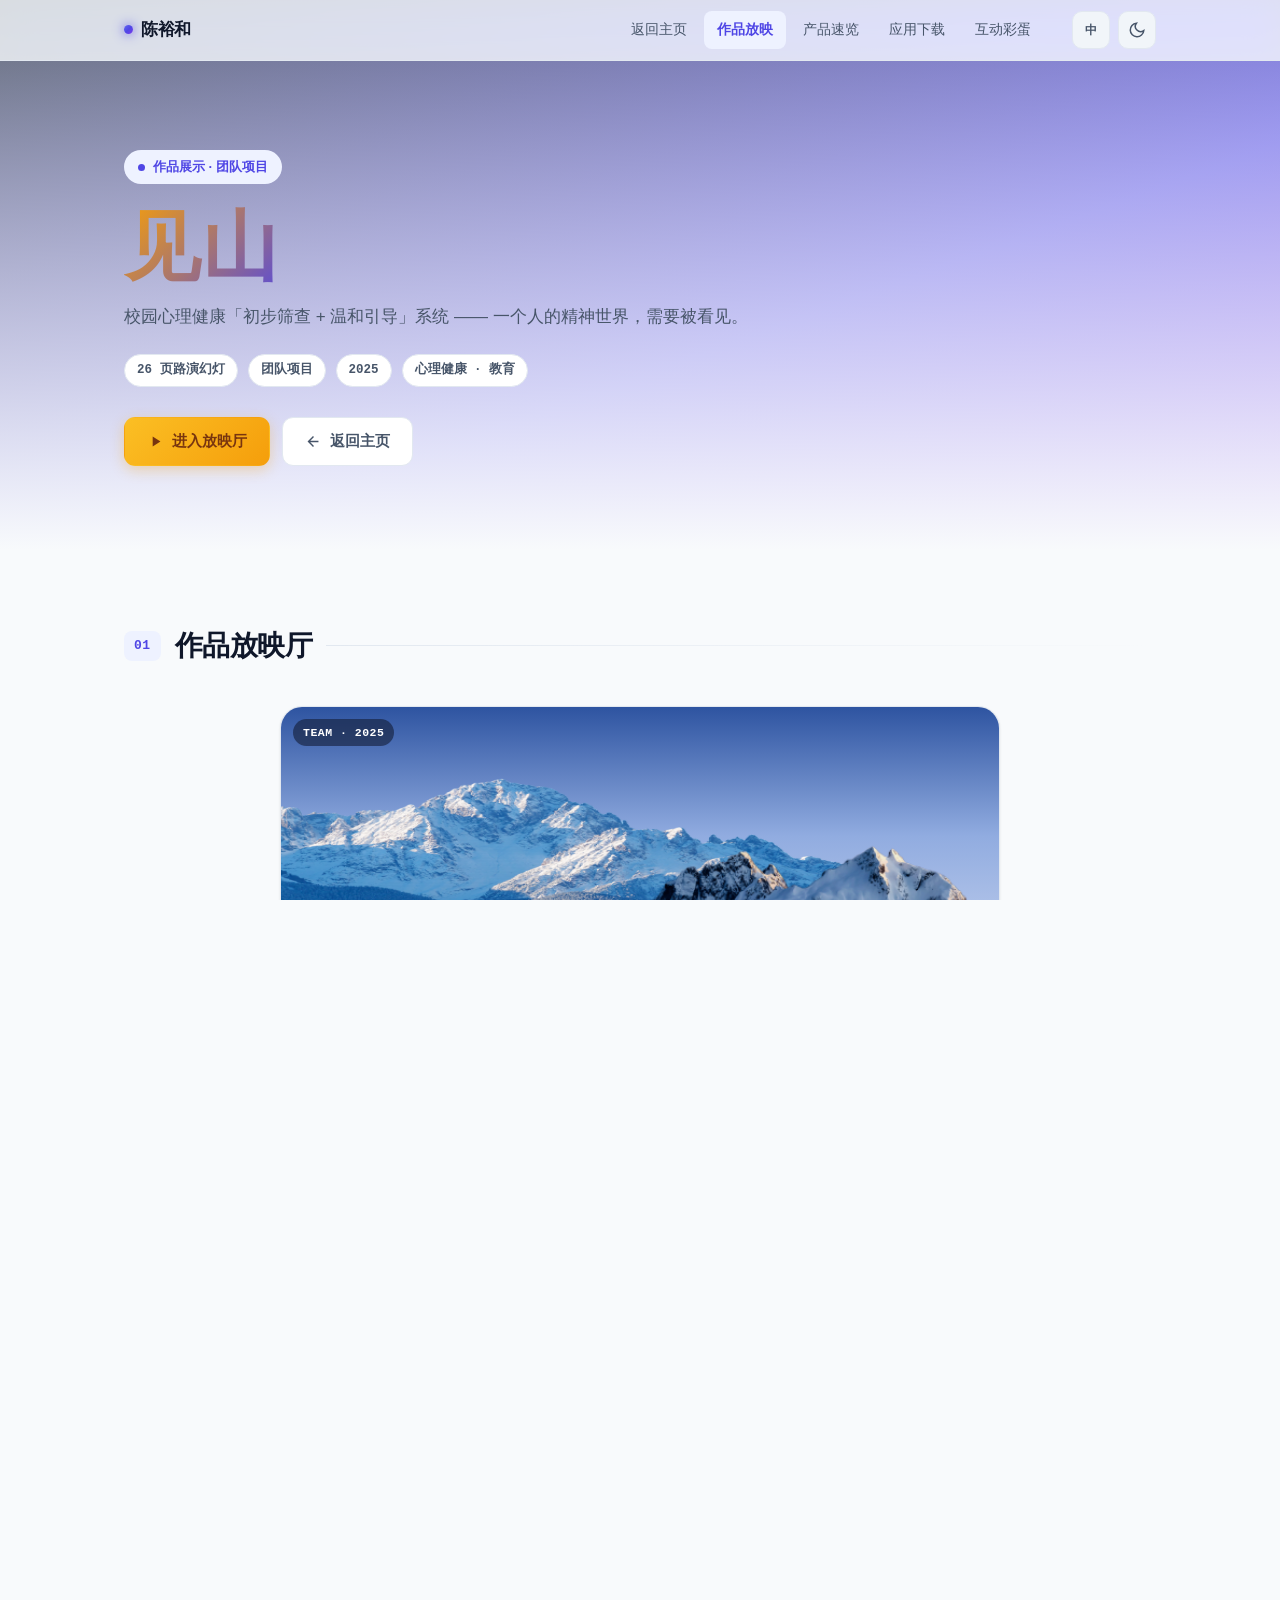
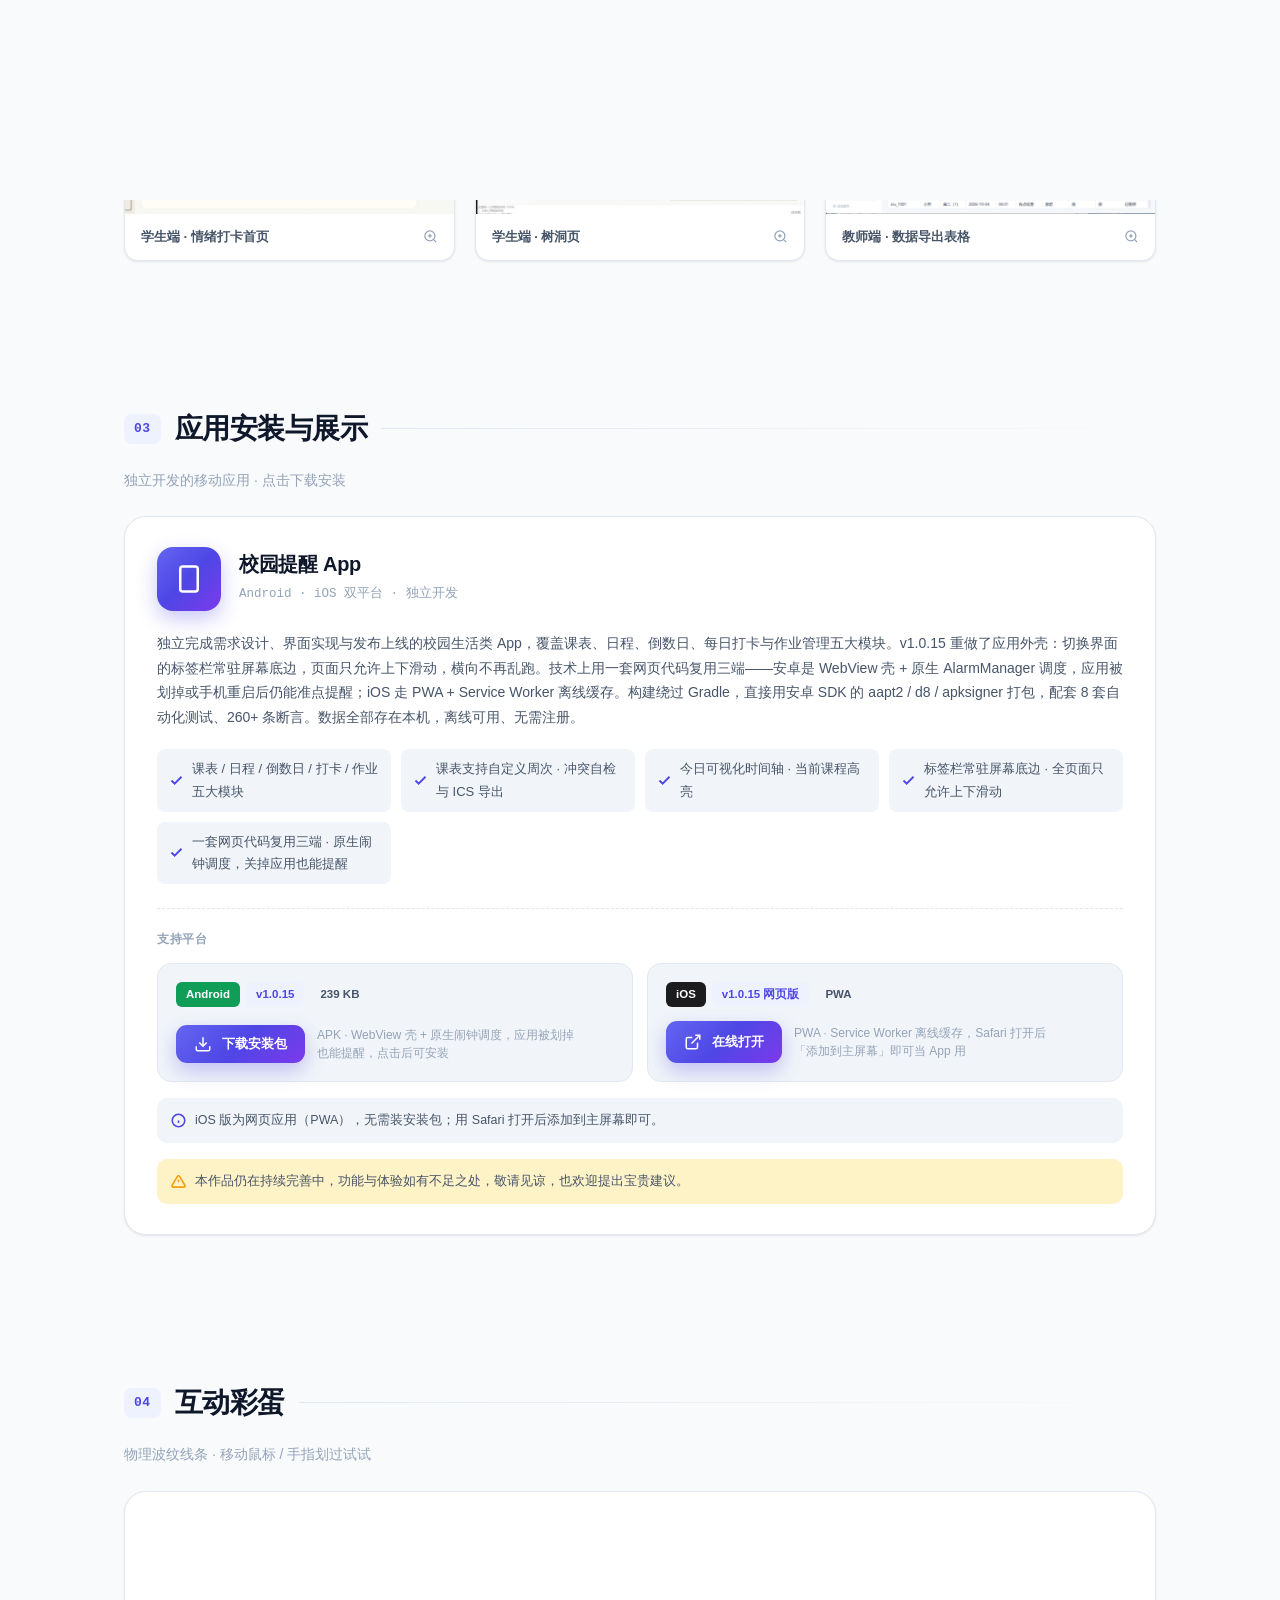
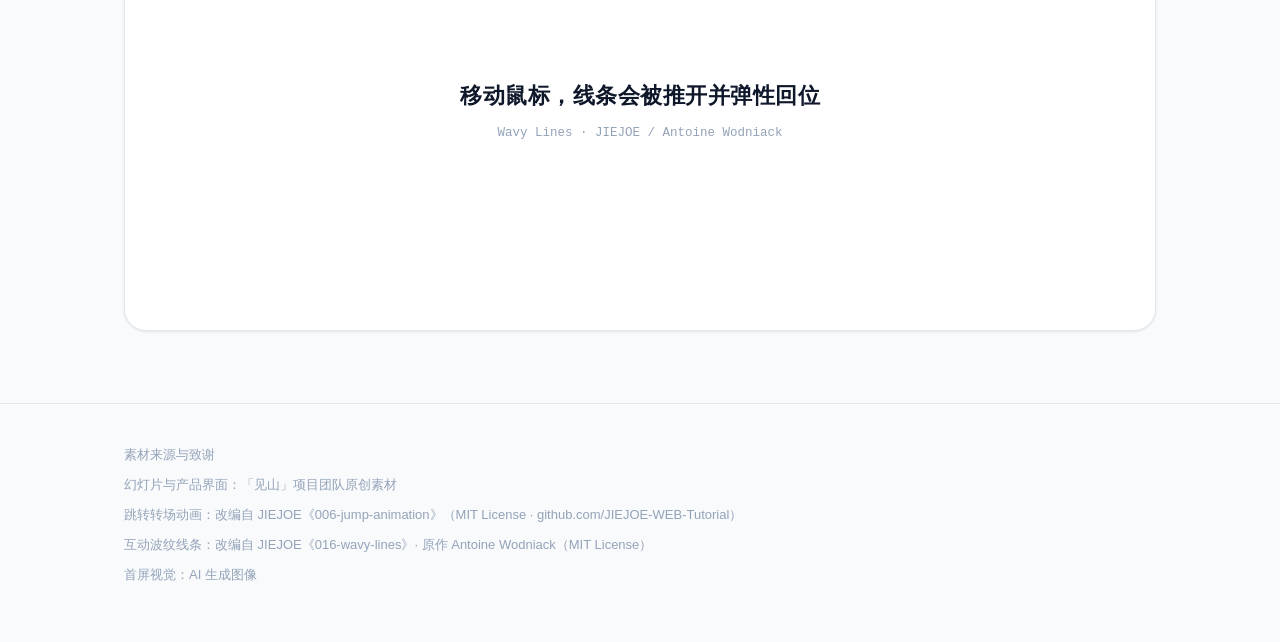
==== portfolio.html @ 5f6c6c4d "Add files via upload" ====
<!DOCTYPE html>
<!-- ============================================================
     作品展示 · 放映厅（Portfolio Showcase）
     与 index.html 同属一个站点应用，可部署在同一 Web 目录下。
     幻灯片以 HTML/CSS 原生排版重建：文字内容与原 PPT 完全一致，
     字体改用本机/网页可用的优雅宋体体系，杜绝截断、重叠与溢出。
     ============================================================ -->
<html lang="zh-CN" data-theme="light">
<head>
<meta charset="UTF-8">
<meta name="viewport" content="width=device-width, initial-scale=1.0">
<meta name="description" content="陈裕和的作品展示 —— 见山 · 校园心理健康系统放映厅 + 校园提醒 App 下载">
<title>作品展示 · 见山 | 陈裕和</title>
<noscript><style>.pt-curtain{display:none}</style></noscript>
<style>
/* ============================================================
   1. 设计变量与基础 —— 与主页 index.html 保持同一套变量体系
   ============================================================ */
:root{
  --primary:#4f46e5;--primary-soft:#eef2ff;
  --primary-grad:linear-gradient(135deg,#6366f1 0%,#4f46e5 50%,#7c3aed 100%);
  --accent:#f59e0b;--accent-grad:linear-gradient(135deg,#fbbf24 0%,#f59e0b 100%);
  --accent-soft:#fef3c7;--bg:#f8fafc;--bg-2:#ffffff;--surface:#ffffff;--surface-2:#f1f5f9;
  --text:#0f172a;--text-2:#475569;--text-3:#94a3b8;--border:#e2e8f0;
  --shadow:0 1px 3px rgba(15,23,42,.06),0 1px 2px rgba(15,23,42,.04);
  --shadow-lg:0 10px 30px -8px rgba(79,70,229,.15),0 4px 12px rgba(15,23,42,.06);
  --shadow-hover:0 20px 40px -12px rgba(79,70,229,.22),0 8px 16px rgba(15,23,42,.08);
  --radius:14px;--radius-sm:10px;--radius-lg:22px;--maxw:1080px;
  --font:-apple-system,BlinkMacSystemFont,"Segoe UI","PingFang SC","Hiragino Sans GB","Microsoft YaHei","Helvetica Neue",Arial,sans-serif;
  --mono:"SF Mono","Fira Code","Cascadia Code",Consolas,"Courier New",monospace;
  --t:200ms cubic-bezier(.4,0,.2,1);
  /* 幻灯片字体栈：所有字体本机/网页均可用，保证字形稳定 */
  --fs-cn:"Noto Serif SC","Source Han Serif SC","Songti SC",STSong,"SimSun",serif;
  --fs-kai:"KaiTi","STKaiti","Noto Serif SC","SimSun",serif;
  --fs-en:"Times New Roman",Times,Georgia,serif;
  /* 封面蓝：严格按 PPT 主题色 accent1 #4874CB 的明度梯度还原 */
  --sky:linear-gradient(180deg,#2E54A1 0%,#91ACE0 32%,#B6C7EA 56%,#F6F8FC 100%);
  /* 放映厅专属：影院模式固定深色，不受主题影响 */
  --theater:#0b0f1a;
}
[data-theme="dark"]{
  --primary:#818cf8;--primary-soft:#1e1b4b;
  --primary-grad:linear-gradient(135deg,#818cf8 0%,#6366f1 50%,#a78bfa 100%);
  --accent:#fbbf24;--accent-soft:#422006;--bg:#0b0f1a;--bg-2:#0f1420;
  --surface:#131a28;--surface-2:#1a2236;--text:#f1f5f9;--text-2:#cbd5e1;
  --text-3:#64748b;--border:#1e293b;
  --shadow:0 1px 3px rgba(0,0,0,.3),0 1px 2px rgba(0,0,0,.2);
  --shadow-lg:0 10px 30px -8px rgba(0,0,0,.5),0 4px 12px rgba(0,0,0,.3);
  --shadow-hover:0 20px 40px -12px rgba(129,140,248,.25),0 8px 16px rgba(0,0,0,.4);
}
*,*::before,*::after{box-sizing:border-box;margin:0;padding:0}
html{scroll-behavior:smooth;scroll-padding-top:84px;-webkit-text-size-adjust:100%}
body{font-family:var(--font);background:var(--bg);color:var(--text);line-height:1.7;font-size:16px;overflow-x:hidden;transition:background var(--t),color var(--t);-webkit-font-smoothing:antialiased}
body.viewer-open{overflow:hidden}
a{color:inherit;text-decoration:none}
img{max-width:100%;display:block}
button{font-family:inherit;cursor:pointer;border:none;background:none;color:inherit;position:relative}
.wrap{max-width:var(--maxw);margin:0 auto;padding:0 24px}
section{padding:72px 0}
.section-head{display:flex;align-items:center;gap:14px;margin-bottom:36px}
.section-head .idx{font-family:var(--mono);font-size:13px;font-weight:600;color:var(--primary);background:var(--primary-soft);padding:4px 10px;border-radius:8px;letter-spacing:.5px}
.section-head h2{font-size:28px;font-weight:800;letter-spacing:-.5px}
.section-head .line{flex:1;height:1px;background:linear-gradient(90deg,var(--border),transparent)}
.btn{display:inline-flex;align-items:center;gap:8px;padding:11px 22px;border-radius:11px;font-size:14.5px;font-weight:600;transition:all var(--t);border:1px solid transparent;position:relative;overflow:hidden}
.btn svg{width:17px;height:17px;flex-shrink:0}
.btn-primary{background:var(--primary-grad);color:#fff;box-shadow:0 4px 14px rgba(79,70,229,.3)}
.btn-primary:hover{transform:translateY(-2px);box-shadow:var(--shadow-hover)}
.btn-ghost{background:var(--surface);border-color:var(--border);color:var(--text-2)}
.btn-ghost:hover{color:var(--primary);border-color:var(--primary);transform:translateY(-2px)}
.btn-accent{background:var(--accent-grad);color:#78350f;box-shadow:0 4px 14px rgba(245,158,11,.3)}
.btn-accent:hover{transform:translateY(-2px);box-shadow:0 12px 26px -8px rgba(245,158,11,.45)}

/* ============================================================
   2. 顶部导航
   ============================================================ */
nav.topbar{position:fixed;top:0;left:0;right:0;z-index:100;background:color-mix(in srgb,var(--bg) 80%,transparent);backdrop-filter:saturate(180%) blur(16px);-webkit-backdrop-filter:saturate(180%) blur(16px);border-bottom:1px solid var(--border);transition:background var(--t),border-color var(--t)}
nav.topbar .inner{max-width:var(--maxw);margin:0 auto;padding:0 24px;height:60px;display:flex;align-items:center;gap:20px}
.brand{font-weight:800;font-size:17px;letter-spacing:-.3px;display:flex;align-items:center;gap:8px;transition:transform var(--t)}
.brand:hover{transform:scale(1.03)}
.brand .dot{width:9px;height:9px;border-radius:50%;background:var(--primary-grad);box-shadow:0 0 12px var(--primary)}
.nav-links{display:flex;gap:4px;margin-left:auto;align-items:center}
.nav-links a{padding:7px 13px;border-radius:8px;font-size:14px;font-weight:500;color:var(--text-2);transition:all var(--t);white-space:nowrap}
.nav-links a:hover{color:var(--primary);background:var(--primary-soft);transform:translateY(-1px)}
.nav-links a.active{color:var(--primary);background:var(--primary-soft);font-weight:600}
.nav-actions{display:flex;gap:8px;align-items:center;margin-left:8px}
.icon-btn{width:38px;height:38px;border-radius:10px;display:grid;place-items:center;background:var(--surface-2);border:1px solid var(--border);color:var(--text-2);transition:all var(--t)}
.icon-btn:hover{color:var(--primary);border-color:var(--primary);transform:translateY(-2px) scale(1.05)}
.icon-btn svg{width:18px;height:18px}
.lang-btn{font-size:12px;font-weight:700;padding:0 10px;width:auto;min-width:38px;letter-spacing:.5px}

/* ============================================================
   3. 转场幕布（改编自 JIEJOE《006-jump-animation》，MIT License）
   ============================================================ */
.pt-curtain{position:fixed;top:0;left:0;width:100%;height:100vh;background:var(--bg);z-index:100000;display:flex;flex-direction:column;justify-content:center;align-items:center;transition:transform 1s ease;transform:translateY(0)}
.pt-curtain svg{width:5rem;margin-bottom:2rem;overflow:visible;transition:opacity .3s ease}
.pt-curtain svg circle{fill:none;stroke:var(--primary);stroke-width:6;stroke-dasharray:160;stroke-dashoffset:160;transform-origin:center;animation:pt_rotate 3s ease-in infinite}
@keyframes pt_rotate{0%{transform:rotate(0deg);stroke-dashoffset:160}100%{transform:rotate(360deg);stroke-dashoffset:-160}}
.pt-curtain p{font-size:1.6rem;font-weight:900;color:var(--text);letter-spacing:4px;transition:opacity .3s ease}
.pt-curtain.out{transform:translateY(100%)}
.pt-curtain.out svg,.pt-curtain.out p{opacity:0}

/* ============================================================
   4. Hero 首屏
   ============================================================ */
.hero{position:relative;padding:150px 0 84px;overflow:hidden}
.hero-media{position:absolute;inset:0;z-index:-1}
.hero-media img{width:100%;height:100%;object-fit:cover}
.hero-media.img-fallback img{display:none}
.hero-media.img-fallback{background:linear-gradient(160deg,#1e293b 0%,#4f46e5 60%,#7c3aed 100%)}
.hero-media::after{content:"";position:absolute;inset:0;background:linear-gradient(180deg,color-mix(in srgb,var(--bg) 30%,transparent) 0%,color-mix(in srgb,var(--bg) 78%,transparent) 70%,var(--bg) 100%)}
[data-theme="dark"] .hero-media::after{background:linear-gradient(180deg,rgba(11,15,26,.55) 0%,rgba(11,15,26,.88) 70%,var(--bg) 100%)}
.hero-inner{position:relative}
.hero-tag{display:inline-flex;align-items:center;gap:8px;padding:6px 14px;border-radius:999px;background:var(--primary-soft);color:var(--primary);font-size:13px;font-weight:600;margin-bottom:20px;backdrop-filter:blur(6px)}
.hero-tag .pulse{width:7px;height:7px;border-radius:50%;background:var(--primary);animation:pulse 2s infinite}
@keyframes pulse{0%,100%{opacity:1;transform:scale(1)}50%{opacity:.3;transform:scale(1.4)}}
.hero-title{font-size:clamp(40px,6vw,76px);font-weight:900;line-height:1.12;letter-spacing:2px;margin-bottom:14px}
.hero-title .grad{background:linear-gradient(135deg,var(--accent) 0%,var(--primary) 55%,#8b5cf6 100%);-webkit-background-clip:text;background-clip:text;-webkit-text-fill-color:transparent;background-size:200% 200%;animation:gradShift 6s ease infinite}
@keyframes gradShift{0%,100%{background-position:0% 50%}50%{background-position:100% 50%}}
.hero-sub{font-size:17px;color:var(--text-2);max-width:640px;margin-bottom:22px}
.hero-chips{display:flex;gap:10px;flex-wrap:wrap;margin-bottom:30px}
.chip{font-family:var(--mono);font-size:12.5px;font-weight:600;color:var(--text-2);background:var(--surface);border:1px solid var(--border);padding:5px 12px;border-radius:999px;transition:all var(--t)}
.chip:hover{color:var(--primary);border-color:var(--primary);transform:translateY(-2px)}
.hero-cta{display:flex;gap:12px;flex-wrap:wrap}

/* ============================================================
   5. 作品卡片区 —— 三槽位配置驱动
   ============================================================ */
.works-grid{display:grid;grid-template-columns:repeat(auto-fill,minmax(300px,1fr));gap:24px}
.works-grid.solo{grid-template-columns:minmax(0,720px);justify-content:center}
.work-card{background:var(--surface);border:1px solid var(--border);border-radius:var(--radius-lg);overflow:hidden;box-shadow:var(--shadow);transition:transform var(--t),box-shadow var(--t);display:flex;flex-direction:column}
.work-card:hover{transform:translateY(-6px);box-shadow:var(--shadow-hover)}
.work-cover{position:relative;aspect-ratio:16/9;overflow:hidden;background:var(--surface-2)}
.cover-mini{position:absolute;inset:0;transition:transform .5s cubic-bezier(.4,0,.2,1)}
.work-card:hover .cover-mini{transform:scale(1.04)}
.cover-stage{width:1280px;height:720px;transform-origin:top left}
.work-cover .badge{position:absolute;top:12px;left:12px;font-family:var(--mono);font-size:11.5px;font-weight:700;color:#fff;background:rgba(15,23,42,.55);backdrop-filter:blur(6px);padding:4px 10px;border-radius:999px;letter-spacing:.5px}
.work-body{padding:22px 24px 24px;display:flex;flex-direction:column;gap:12px;flex:1}
.work-body h3{font-size:21px;font-weight:800;letter-spacing:-.3px}
.work-body .desc{font-size:14px;color:var(--text-2)}
.work-tags{display:flex;gap:8px;flex-wrap:wrap}
.work-tags span{font-size:12px;font-weight:600;color:var(--primary);background:var(--primary-soft);padding:3px 10px;border-radius:999px}
.work-actions{display:flex;gap:10px;margin-top:auto;padding-top:6px}

/* ============================================================
   6. 产品速览 —— PPT 内嵌真实界面截图，点击灯箱放大
   ============================================================ */
.ui-grid{display:grid;grid-template-columns:repeat(auto-fill,minmax(260px,1fr));gap:20px}
.sec-intro{margin:-20px 0 24px;color:var(--text-3);font-size:14px}
.ui-card{background:var(--surface);border:1px solid var(--border);border-radius:var(--radius);overflow:hidden;cursor:zoom-in;box-shadow:var(--shadow);transition:transform var(--t),box-shadow var(--t)}
.ui-card:hover{transform:translateY(-4px);box-shadow:var(--shadow-hover)}
.ui-card .shot{aspect-ratio:16/10;overflow:hidden;background:var(--surface-2)}
.ui-card .shot img{width:100%;height:100%;object-fit:cover;object-position:top;transition:transform .5s cubic-bezier(.4,0,.2,1)}
.ui-card:hover .shot img{transform:scale(1.05)}
.ui-card figcaption{padding:12px 16px;font-size:13px;font-weight:600;color:var(--text-2);display:flex;align-items:center;gap:8px}
.ui-card figcaption .zoom{margin-left:auto;width:15px;height:15px;color:var(--text-3)}
.lightbox{position:fixed;inset:0;z-index:96000;background:rgba(5,8,16,.86);display:none;align-items:center;justify-content:center;padding:4vh 4vw;backdrop-filter:blur(4px)}
.lightbox.open{display:flex}
.lightbox img{max-width:100%;max-height:100%;border-radius:10px;box-shadow:0 30px 80px rgba(0,0,0,.6)}
.lightbox .lb-close{position:absolute;top:18px;right:18px;width:42px;height:42px;border-radius:50%;background:rgba(255,255,255,.12);color:#fff;display:grid;place-items:center;transition:all var(--t)}
.lightbox .lb-close:hover{background:rgba(255,255,255,.24);transform:rotate(90deg)}
.lightbox .lb-close svg{width:20px;height:20px}

/* ============================================================
   7. HTML 幻灯片系统 —— 固定 1280×720 设计画布，
      由查看器按舞台尺寸等比缩放（JS transform:scale）。
      ● 所有文字真实可选中，英文单词永不截断
      ● 字号/行高/留白均为可测量的固定指标，overflow 受控
   ============================================================ */
.sl{width:1280px;height:720px;position:relative;overflow:hidden;background:#000;color:#fff;font-family:var(--fs-cn);font-weight:400}
.sl *{box-sizing:border-box}
.sl img{max-width:none}
.sl .k{font-family:var(--fs-kai)}
.sl .en{font-family:var(--fs-en)}
.sl-sky{background:var(--sky)}
/* 标题层级（对应 PPT 磅值：96/88/80/60/54/48/44/40/36/32/28/24） */
.t1{font-size:120px;font-weight:900;line-height:1.15;letter-spacing:5px}
.t2{font-size:102px;font-weight:900;line-height:1.2;letter-spacing:3px}
.t3{font-size:77px;font-weight:900;line-height:1.25}
.t4{font-size:70px;font-weight:700;line-height:1.3}
.b1{font-size:51px;line-height:1.55}
.b2{font-size:46px;line-height:1.5}
.b3{font-size:41px;line-height:1.55}
.sm{font-size:36px;line-height:1.5}
.xs{font-size:31px;line-height:1.5}

/* S7 数据页（密排版，严格 flex 预算，绝不溢出） */
.s7{padding:28px 66px 24px;display:flex;flex-direction:column}
.s7-ld{font-size:40px;font-weight:900;line-height:1.32;letter-spacing:1px}
.s7-ld::before{content:"□";margin-right:14px;font-weight:400;opacity:.85}
.s7-ld2{font-size:58px;font-weight:900;line-height:1.25;text-align:center;margin:4px 0 12px}
.s7-sub{font-size:22px;line-height:1.55;color:#dbe2ee;border-top:1px solid rgba(255,255,255,.28);padding-top:10px}
.s7-sub::before{content:"□";margin-right:10px;opacity:.85}
.s7-src{margin-top:14px;font-size:24px;line-height:1.72;color:#e7ecf5;display:flex;flex-direction:column;gap:9px}

/* S12 三重点页 */
.s12{padding:24px 60px;display:flex;flex-direction:column}
.s12-fk{font-size:36px;font-weight:700;line-height:1.35}
.s12-flow{font-size:36px;font-weight:700;line-height:1.4;margin:2px 0 12px}
.s12-flow i{font-style:normal;margin:0 12px;color:#f2ba02}
.s12-list{list-style:none;border-top:1px solid rgba(255,255,255,.3);padding-top:14px;display:flex;flex-direction:column;gap:12px}
.s12-list li{font-size:34px;line-height:1.45;font-weight:700}
.s12-list li:nth-child(2)::before,.s12-list li:nth-child(3)::before{content:"□ ";opacity:.85}
.s12-end{text-align:center;font-size:48px;font-weight:900;margin-top:12px;line-height:1.3}

/* 通用表格（S13/S17/S24）—— th 与 td 同规则覆盖，layout 固定防撑破 */
.stbl{width:100%;border-collapse:collapse;table-layout:fixed}
.stbl th,.stbl td{border:1px solid rgba(255,255,255,.28);padding:10px 14px;vertical-align:top;word-break:break-word;overflow-wrap:break-word}
.stbl th{background:rgba(255,255,255,.12);font-weight:900;text-align:center}
.s13-t{margin-top:22px}
.s13-t th{font-size:28px;padding:11px 14px}
.s13-t td{font-size:23px;line-height:1.6}
.s17-t{margin-top:12px}
.s17-t th{font-size:18px;padding:7px 8px}
.s17-t td{font-size:16.5px;line-height:1.45;padding:7px 9px}
.s17-t td:first-child{text-align:center;font-weight:900}
.s24-t{font-size:21px;line-height:1.5}
.s24-t th{font-size:22px;padding:8px 10px}
.s24-t td{padding:8px 12px}

/* S14 列表圆点 */
.dot-list{list-style:none;display:flex;flex-direction:column;gap:28px}
.dot-list li{position:relative;padding-left:58px;font-size:43px;line-height:1.5;font-weight:700}
.dot-list li::before{content:"";position:absolute;left:4px;top:23px;width:23px;height:23px;border-radius:50%;background:#fff}

/* S15/16/17/18 内容页通用骨架 */
.s-chrome{padding:38px 64px;display:flex;flex-direction:column}
.s-bd{margin-top:30px;font-size:34px;line-height:1.78}

/* S24 竖排标语 */
.s24-slogan{position:absolute;left:26px;top:212px;height:462px;writing-mode:vertical-rl;-webkit-writing-mode:vertical-rl;font-size:23px;line-height:1.7;letter-spacing:6px;color:#e8edf6;display:flex;align-items:center}

/* ============================================================
   8. 放映厅查看器 —— 全屏影院模式
   ============================================================ */
.viewer{position:fixed;inset:0;z-index:95000;background:var(--theater);display:none;flex-direction:column}
.viewer.open{display:flex}
.vw-head{display:flex;align-items:center;gap:16px;padding:14px 20px;border-bottom:1px solid rgba(255,255,255,.08);color:#e2e8f0}
.vw-head .vw-title{font-weight:700;font-size:15px;display:flex;align-items:center;gap:10px;min-width:0}
.vw-head .vw-title .dot{width:8px;height:8px;border-radius:50%;background:var(--accent-grad);flex-shrink:0}
.vw-head .vw-title span{overflow:hidden;text-overflow:ellipsis;white-space:nowrap}
.vw-counter{margin-left:auto;font-family:var(--mono);font-size:13px;font-weight:600;color:#94a3b8;letter-spacing:1px;flex-shrink:0}
.vw-close{width:38px;height:38px;border-radius:10px;display:grid;place-items:center;color:#e2e8f0;background:rgba(255,255,255,.08);transition:all var(--t);flex-shrink:0}
.vw-close:hover{background:rgba(255,255,255,.18);transform:rotate(90deg)}
.vw-close svg{width:18px;height:18px}
.vw-stage{flex:1;min-height:0;padding:20px clamp(60px,9vw,120px);position:relative;touch-action:none;overflow:hidden}
.vw-frame{width:1280px;height:720px;position:absolute;left:50%;top:50%}
.vw-frame .sl{border-radius:10px;box-shadow:0 24px 70px rgba(0,0,0,.55)}
.vw-frame.vw-anim{animation:vwFade .32s cubic-bezier(.4,0,.2,1)}
@keyframes vwFade{from{opacity:0}to{opacity:1}}
.vw-arrow{position:absolute;top:50%;transform:translateY(-50%);width:46px;height:46px;border-radius:50%;background:rgba(255,255,255,.08);color:#e2e8f0;display:grid;place-items:center;transition:all var(--t);z-index:2}
.vw-arrow:hover{background:var(--primary-grad);transform:translateY(-50%) scale(1.08)}
.vw-arrow svg{width:20px;height:20px}
.vw-arrow.prev{left:max(10px,calc((100% - 1100px)/2))}
.vw-arrow.next{right:max(10px,calc((100% - 1100px)/2))}
.vw-caption{text-align:center;color:#94a3b8;font-size:13.5px;padding:0 20px 10px;min-height:30px}
.vw-thumbs{display:flex;gap:8px;overflow-x:auto;padding:12px 16px calc(12px + env(safe-area-inset-bottom));border-top:1px solid rgba(255,255,255,.08);scrollbar-width:thin}
.vw-thumb{flex:0 0 auto;width:96px;height:54px;border-radius:6px;padding:0;overflow:hidden;opacity:.45;outline:2px solid transparent;outline-offset:2px;transition:all var(--t);background:#1a2236}
.vw-mini{width:1280px;height:720px;transform:scale(.075);transform-origin:top left}
.vw-mini .sl{border-radius:0;box-shadow:none}
.vw-thumb:hover{opacity:.8}
.vw-thumb.active{opacity:1;outline-color:var(--accent)}

/* ============================================================
   9. App 安装展示模块（移植自 index.html 的个人作品展示）
   ============================================================ */
.portfolio-card{background:var(--surface);border:1px solid var(--border);border-radius:var(--radius-lg);padding:30px 32px;box-shadow:var(--shadow);transition:transform var(--t),box-shadow var(--t)}
.portfolio-card:hover{box-shadow:var(--shadow-hover)}
.pf-head{display:flex;align-items:flex-start;gap:18px;margin-bottom:20px;flex-wrap:wrap}
.pf-icon{width:64px;height:64px;border-radius:16px;background:var(--primary-grad);display:flex;align-items:center;justify-content:center;color:#fff;flex-shrink:0;box-shadow:0 8px 20px rgba(79,70,229,.3);transition:transform .4s cubic-bezier(.2,.8,.2,1)}
.portfolio-card:hover .pf-icon{transform:scale(1.08) rotate(-4deg)}
.pf-icon svg{width:30px;height:30px}
.pf-info{flex:1;min-width:200px}
.pf-info h3{font-size:20px;font-weight:800;letter-spacing:-.3px;transition:color var(--t)}
.portfolio-card:hover .pf-info h3{color:var(--primary)}
.pf-info .pf-meta{font-size:12.5px;color:var(--text-3);margin-top:3px;font-family:var(--mono)}
.pf-tags{display:flex;gap:6px;flex-wrap:wrap;margin-top:10px}
.pf-tag{padding:3px 10px;font-size:11.5px;border-radius:6px;font-weight:600;line-height:1.6}
.pf-tag-android{background:#0f9d58;color:#fff}
.pf-tag-web{background:#6366f1;color:#fff}
.pf-tag-ios{background:#1c1c1e;color:#fff}
[data-theme="dark"] .pf-tag-ios{background:#f1f5f9;color:#0f172a}
.pf-tag-ver{background:var(--primary-soft);color:var(--primary)}
.pf-tag-size{background:var(--surface-2);color:var(--text-2)}
.pf-desc{color:var(--text-2);line-height:1.75;font-size:14px;margin-bottom:20px}
.pf-features{list-style:none;display:grid;grid-template-columns:repeat(auto-fit,minmax(200px,1fr));gap:10px;margin-bottom:24px}
.pf-features li{display:flex;align-items:center;gap:8px;font-size:13px;color:var(--text-2);padding:9px 12px;background:var(--surface-2);border-radius:8px;transition:transform var(--t)}
.pf-features li:hover{transform:translateX(3px)}
.pf-features svg{width:15px;height:15px;color:var(--primary);flex-shrink:0}
.pf-dl-btn{display:inline-flex;align-items:center;gap:10px;padding:12px 24px;border-radius:11px;background:var(--primary-grad);color:#fff;font-weight:700;font-size:14px;border:none;cursor:pointer;transition:all .3s;box-shadow:0 8px 20px rgba(79,70,229,.3)}
.pf-dl-btn:hover{transform:translateY(-2px);box-shadow:0 12px 28px rgba(79,70,229,.42)}
.pf-dl-btn:active{transform:translateY(0)}
.pf-dl-btn svg{width:18px;height:18px}
.pf-dl-hint{font-size:12px;color:var(--text-3);max-width:260px;line-height:1.5}
.pf-platforms{padding-top:20px;border-top:1px dashed var(--border)}
.pf-platforms-title{font-size:12px;font-weight:700;letter-spacing:.6px;text-transform:uppercase;color:var(--text-3);margin-bottom:14px}
.pf-plat-grid{display:grid;grid-template-columns:repeat(auto-fit,minmax(260px,1fr));gap:14px}
.pf-plat{background:var(--surface-2);border:1px solid var(--border);border-radius:var(--radius);padding:18px;display:flex;flex-direction:column;gap:14px;transition:transform var(--t),border-color var(--t)}
.pf-plat:hover{transform:translateY(-3px);border-color:var(--primary)}
.pf-plat-head{display:flex;gap:6px;flex-wrap:wrap;align-items:center}
.pf-plat-body{display:flex;align-items:center;gap:12px;flex-wrap:wrap;margin-top:auto}
.pf-plat-body .pf-dl-btn{padding:10px 18px;font-size:13px}
.pf-ios-note,.pf-disclaimer{display:flex;align-items:flex-start;gap:9px;font-size:12.5px;line-height:1.7;color:var(--text-2);margin-top:16px;padding:12px 14px;border-radius:10px;background:var(--surface-2)}
.pf-ios-note svg,.pf-disclaimer svg{width:15px;height:15px;flex-shrink:0;margin-top:3px}
.pf-ios-note svg{color:var(--primary)}
.pf-disclaimer{background:var(--accent-soft)}
[data-theme="dark"] .pf-disclaimer{background:rgba(251,191,36,.09)}
.pf-disclaimer svg{color:var(--accent)}

/* 互动彩蛋 · wavy lines（物理波纹线条） */
.wave-box{position:relative;height:440px;border:1px solid var(--border);border-radius:var(--radius-lg);overflow:hidden;background:var(--surface);box-shadow:var(--shadow);cursor:crosshair}
.wave-box a-waves{position:absolute;inset:0;display:block;overflow:hidden}
.wave-box a-waves svg{width:100%;height:100%;display:block}
.wave-box a-waves path{fill:none;stroke:var(--text);stroke-opacity:.22;stroke-width:1px}
.wave-hint{position:absolute;inset:0;display:grid;place-items:center;pointer-events:none;text-align:center;padding:0 24px}
.wave-hint-title{font-size:clamp(17px,2.4vw,22px);font-weight:800;letter-spacing:.5px;color:var(--text)}
.wave-hint-sub{margin-top:8px;font-size:12.5px;color:var(--text-3);font-family:var(--mono)}

/* Toast 轻提示 */
.toast-wrap{position:fixed;left:50%;bottom:34px;transform:translateX(-50%);z-index:97000;display:flex;flex-direction:column;gap:10px;align-items:center;pointer-events:none}
.toast{display:flex;align-items:center;gap:9px;background:#1e293b;color:#f8fafc;font-size:13.5px;font-weight:600;padding:11px 20px;border-radius:999px;box-shadow:0 14px 34px rgba(0,0,0,.32);animation:toastIn .3s cubic-bezier(.2,.9,.3,1.2);max-width:88vw}
.toast svg{width:16px;height:16px;flex-shrink:0}
.toast.warn{background:#b45309}.toast.success{background:#15803d}
@keyframes toastIn{from{opacity:0;transform:translateY(14px) scale(.94)}to{opacity:1;transform:translateY(0) scale(1)}}
.toast.out{animation:toastOut .28s ease forwards}
@keyframes toastOut{to{opacity:0;transform:translateY(10px) scale(.96)}}

/* ============================================================
   10. 页脚 · 响应式 · 打印与无障碍
   ============================================================ */
footer{border-top:1px solid var(--border);padding:40px 0 56px;color:var(--text-3);font-size:13px}
footer .wrap{display:flex;flex-direction:column;gap:8px}
footer a{color:var(--text-2);text-decoration:underline;text-underline-offset:3px}
footer a:hover{color:var(--primary)}
@media(max-width:880px){
  .nav-links{display:none}
  section{padding:56px 0}
  .hero{padding:120px 0 64px}
  .vw-stage{padding:14px 12px}
  .vw-arrow{width:40px;height:40px;top:auto;bottom:14px;transform:none}
  .vw-arrow:hover{transform:scale(1.08)}
  .vw-arrow.prev{left:18px}.vw-arrow.next{right:18px}
  .portfolio-card{padding:24px 20px}
}
@media(prefers-reduced-motion:reduce){
  *{animation:none!important;transition:none!important}
  html{scroll-behavior:auto}
  .pt-curtain{display:none}
}
@media print{
  nav.topbar,.pt-curtain,.viewer,.lightbox,.hero-cta,.toast-wrap,#play{display:none!important}
  #app .pf-platforms,#app .pf-ios-note{display:none}
  body{background:#fff}
  .portfolio-card,.work-card,.ui-card{box-shadow:none;border-color:#cbd5e1}
}
</style>
</head>
<body>

<!-- ===================== 转场幕布 ===================== -->
<div class="pt-curtain" id="ptCurtain" aria-hidden="true">
  <svg viewBox="0 0 50 50"><circle r="25" cx="25" cy="25"></circle></svg>
  <p>LOADING</p>
</div>

<!-- ===================== 顶部导航 ===================== -->
<nav class="topbar" id="topbar">
  <div class="inner">
    <a href="index.html" class="brand" data-pt><span class="dot"></span><span data-i18n="brandName">陈裕和</span></a>
    <div class="nav-links">
      <a href="index.html" data-pt data-i18n="navHome">返回主页</a>
      <a href="#works" class="active" data-i18n="navWorks">作品放映</a>
      <a href="#quicklook" data-i18n="navQuick">产品速览</a>
      <a href="#app" data-i18n="navApp">应用下载</a>
      <a href="#play" data-i18n="navPlay">互动彩蛋</a>
    </div>
    <div class="nav-actions">
      <button class="icon-btn lang-btn" id="langBtn" title="切换语言 / Language">中</button>
      <button class="icon-btn" id="themeBtn" title="切换主题 / Theme" aria-label="主题">
        <svg id="iconMoon" viewBox="0 0 24 24" fill="none" stroke="currentColor" stroke-width="2"><path d="M21 12.79A9 9 0 1 1 11.21 3 7 7 0 0 0 21 12.79z"/></svg>
        <svg id="iconSun" viewBox="0 0 24 24" fill="none" stroke="currentColor" stroke-width="2" style="display:none"><circle cx="12" cy="12" r="5"/><line x1="12" y1="1" x2="12" y2="3"/><line x1="12" y1="21" x2="12" y2="23"/><line x1="4.22" y1="4.22" x2="5.64" y2="5.64"/><line x1="18.36" y1="18.36" x2="19.78" y2="19.78"/><line x1="1" y1="12" x2="3" y2="12"/><line x1="21" y1="12" x2="23" y2="12"/><line x1="4.22" y1="19.78" x2="5.64" y2="18.36"/><line x1="18.36" y1="5.64" x2="19.78" y2="4.22"/></svg>
      </button>
    </div>
  </div>
</nav>

<!-- ===================== Hero 首屏 ===================== -->
<header class="hero" id="hero">
  <div class="hero-media" id="heroMedia">
    <img src="https://trae-api-cn.mchost.guru/api/ide/v1/text_to_image?prompt=Mist-covered%20snow%20mountain%20ridge%20at%20dawn%2C%20deep%20indigo%20blue%20tones%20with%20soft%20warm%20amber%20sunrise%20light%2C%20layered%20clouds%20and%20fog%20in%20valleys%2C%20cinematic%20minimal%20landscape%2C%20serene%20vast%20atmosphere%2C%20ultra%20detailed%20digital%20painting%2C%20no%20text&image_size=landscape_16_9" alt="" loading="eager">
  </div>
  <div class="wrap hero-inner">
    <div class="hero-tag"><span class="pulse"></span><span data-i18n="heroTag">作品展示 · 团队项目</span></div>
    <div class="hero-title"><span class="grad" data-i18n="heroTitle">见山</span></div>
    <p class="hero-sub" data-i18n="heroSub">校园心理健康「初步筛查 + 温和引导」系统 —— 一个人的精神世界，需要被看见。</p>
    <div class="hero-chips">
      <span class="chip" data-i18n="chipSlides">26 页路演幻灯</span>
      <span class="chip" data-i18n="chipTeam">团队项目</span>
      <span class="chip" data-i18n="chipYear">2025</span>
      <span class="chip" data-i18n="chipField">心理健康 · 教育</span>
    </div>
    <div class="hero-cta">
      <button class="btn btn-accent" id="ctaPlay">
        <svg viewBox="0 0 24 24" fill="currentColor"><path d="M8 5v14l11-7z"/></svg>
        <span data-i18n="ctaPlay">进入放映厅</span>
      </button>
      <a class="btn btn-ghost" href="index.html" data-pt>
        <svg viewBox="0 0 24 24" fill="none" stroke="currentColor" stroke-width="2"><path d="M19 12H5M12 19l-7-7 7-7"/></svg>
        <span data-i18n="ctaHome">返回主页</span>
      </a>
    </div>
  </div>
</header>

<main>
  <!-- ===================== 01 作品放映厅 ===================== -->
  <section id="works">
    <div class="wrap">
      <div class="section-head">
        <span class="idx">01</span>
        <h2 data-i18n="worksTitle">作品放映厅</h2>
        <span class="line"></span>
      </div>
      <div class="works-grid" id="worksGrid"><!-- 由 PROJECTS 渲染 --></div>
    </div>
  </section>

  <!-- ===================== 02 产品速览 ===================== -->
  <section id="quicklook">
    <div class="wrap">
      <div class="section-head">
        <span class="idx">02</span>
        <h2 data-i18n="uiTitle">产品速览</h2>
        <span class="line"></span>
      </div>
      <p class="sec-intro" data-i18n="uiIntro">真实界面截图 · 点击放大</p>
      <div class="ui-grid" id="uiGrid"></div>
    </div>
  </section>

  <!-- ===================== 03 应用安装与展示 ===================== -->
  <section id="app">
    <div class="wrap">
      <div class="section-head">
        <span class="idx">03</span>
        <h2 data-i18n="appTitle">应用安装与展示</h2>
        <span class="line"></span>
      </div>
      <p class="sec-intro" data-i18n="appIntro">独立开发的移动应用 · 点击下载安装</p>
      <div id="appGrid"></div>
    </div>
  </section>

  <!-- ===================== 04 互动彩蛋 · Wavy Lines ===================== -->
  <section id="play">
    <div class="wrap">
      <div class="section-head">
        <span class="idx">04</span>
        <h2 data-i18n="playTitle">互动彩蛋</h2>
        <span class="line"></span>
      </div>
      <p class="sec-intro" data-i18n="playIntro">物理波纹线条 · 移动鼠标 / 手指划过试试</p>
      <div class="wave-box">
        <a-waves><svg></svg></a-waves>
        <div class="wave-hint">
          <div>
            <p class="wave-hint-title" data-i18n="playHint">移动鼠标，线条会被推开并弹性回位</p>
            <p class="wave-hint-sub">Wavy Lines · JIEJOE / Antoine Wodniack</p>
          </div>
        </div>
      </div>
    </div>
  </section>
</main>

<!-- ===================== 页脚 ===================== -->
<footer>
  <div class="wrap">
    <span data-i18n="footTitle">素材来源与致谢</span>
    <span data-i18n="footSlides">幻灯片与产品界面：「见山」项目团队原创素材</span>
    <span data-i18n="footCode">跳转转场动画：改编自 JIEJOE《006-jump-animation》（MIT License · github.com/JIEJOE-WEB-Tutorial）</span>
    <span data-i18n="footWavy">互动波纹线条：改编自 JIEJOE《016-wavy-lines》· 原作 Antoine Wodniack（MIT License）</span>
    <span data-i18n="footAi">首屏视觉：AI 生成图像</span>
  </div>
</footer>

<!-- ===================== 单图灯箱 ===================== -->
<div class="lightbox" id="lightbox" role="dialog" aria-label="截图放大预览">
  <button class="lb-close" id="lbClose" aria-label="关闭">
    <svg viewBox="0 0 24 24" fill="none" stroke="currentColor" stroke-width="2.2"><line x1="6" y1="6" x2="18" y2="18"/><line x1="18" y1="6" x2="6" y2="18"/></svg>
  </button>
  <img id="lbImg" alt="">
</div>

<!-- ===================== Toast 容器 ===================== -->
<div class="toast-wrap" id="toastWrap" aria-live="polite"></div>

<!-- ===================== 放映厅查看器 ===================== -->
<div class="viewer" id="viewer" role="dialog" aria-label="幻灯片放映">
  <div class="vw-head">
    <div class="vw-title"><span class="dot"></span><span id="vwTitle">见山</span></div>
    <span class="vw-counter" id="vwCounter">01 / 26</span>
    <button class="vw-close" id="vwClose" aria-label="关闭放映">
      <svg viewBox="0 0 24 24" fill="none" stroke="currentColor" stroke-width="2.2"><line x1="6" y1="6" x2="18" y2="18"/><line x1="18" y1="6" x2="6" y2="18"/></svg>
    </button>
  </div>
  <div class="vw-stage" id="vwStage">
    <div class="vw-frame" id="vwFrame"></div>
    <button class="vw-arrow prev" id="vwPrev" aria-label="上一页">
      <svg viewBox="0 0 24 24" fill="none" stroke="currentColor" stroke-width="2.2"><path d="M15 18l-6-6 6-6"/></svg>
    </button>
    <button class="vw-arrow next" id="vwNext" aria-label="下一页">
      <svg viewBox="0 0 24 24" fill="none" stroke="currentColor" stroke-width="2.2"><path d="M9 18l6-6-6-6"/></svg>
    </button>
  </div>
  <p class="vw-caption" id="vwCaption"></p>
  <div class="vw-thumbs" id="vwThumbs"></div>
</div>

<!-- App 下载逻辑（内嵌 APK 的既有外部脚本，相对路径） -->
<script src="app-download.js" async></script>

<script>
/* ============================================================
   模块 1：照片路径速记
   ============================================================ */
const PH = "assets/photos/";

/* ============================================================
   模块 2：26 页幻灯片（HTML 模板）
   ------------------------------------------------------------
   文字逐字取自 PPT，未作任何增删；个别在 PPT 中位于画布外
   （放映时不可见）的文字，仍按原位放在画布外由 overflow 裁切。
   ============================================================ */
const SLIDES_HTML = [
/* 01 封面：蓝色渐变 + 三层山峦 + 低位暖阳 */
`<div class="sl sl-sky">
  <div style="position:absolute;left:319px;top:330px;width:641px;height:641px;border-radius:50%;background:linear-gradient(180deg,#fff 0%,#FED961 36%,#F2BA02 63%,#F6F8FC 99%);filter:blur(8px)"></div>
  <img src="${PH}image2.png" alt="" style="position:absolute;left:-224px;top:29px;width:1275px;height:478px" onerror="this.style.display='none'">
  <img src="${PH}image3.png" alt="" style="position:absolute;left:402px;top:13px;width:1133px;height:588px" onerror="this.style.display='none'">
  <img src="${PH}image4.png" alt="" style="position:absolute;left:-39px;top:233px;width:1453px;height:533px" onerror="this.style.display='none'">
  <div style="position:absolute;left:0;right:0;top:438px;text-align:center;font-size:124px;font-weight:900;letter-spacing:16px;text-shadow:0 4px 18px rgba(20,40,90,.3)">见山</div>
  <div style="position:absolute;left:0;right:0;top:636px;text-align:center;font-size:30px;letter-spacing:2px;color:#fff;text-shadow:0 1px 10px rgba(10,25,60,.75),0 0 3px rgba(10,25,60,.6)">校园心理健康「初步筛查 + 温和引导」系统</div>
</div>`,

/* 02 开篇：高位太阳 + 三层山峦 */
`<div class="sl sl-sky">
  <div style="position:absolute;left:319px;top:-62px;width:641px;height:641px;border-radius:50%;background:linear-gradient(180deg,#fff 0%,#FED961 36%,#F2BA02 63%,#F6F8FC 99%);filter:blur(6px)"></div>
  <img src="${PH}image2.png" alt="" style="position:absolute;left:-376px;top:152px;width:1275px;height:478px" onerror="this.style.display='none'">
  <img src="${PH}image3.png" alt="" style="position:absolute;left:586px;top:85px;width:1133px;height:588px" onerror="this.style.display='none'">
  <img src="${PH}image4.png" alt="" style="position:absolute;left:-73px;top:377px;width:1453px;height:533px" onerror="this.style.display='none'">
  <div style="position:absolute;left:0;right:0;top:438px;text-align:center;font-size:124px;font-weight:900;letter-spacing:16px;text-shadow:0 4px 18px rgba(20,40,90,.3)">见山</div>
  <div style="position:absolute;left:0;right:0;top:636px;text-align:center;font-size:30px;letter-spacing:2px;color:#fff;text-shadow:0 1px 10px rgba(10,25,60,.75),0 0 3px rgba(10,25,60,.6)">校园心理健康「初步筛查 + 温和引导」系统</div>
</div>`,

/* 03 项目故事：黑色标题带 + 蓝色渐变正文 */
`<div class="sl" style="display:block">
  <div style="height:220px;background:#000;display:flex;align-items:center;padding:0 64px;font-size:108px;font-weight:900;letter-spacing:10px">项目故事</div>
  <div class="sl-sky" style="position:absolute;left:0;right:0;top:220px;bottom:0;padding:32px 72px;color:#141925;display:flex;flex-direction:column;gap:10px">
    <p style="font-size:33px;line-height:1.5">一群来自五湖四海的年轻人</p>
    <p style="font-size:33px;line-height:1.5">怀揣着对心理教育的创新之志</p>
    <p style="font-size:33px;line-height:1.5">敏锐地洞察到学校里同学们因为各种原因</p>
    <p style="font-size:33px;line-height:1.5">往往不愿自主寻求心理老师的帮助</p>
    <p style="font-size:33px;line-height:1.4">导致学校的心理老师往往成为 <span style="font-size:56px;font-weight:900">“孤家寡人”</span></p>
    <p style="font-size:33px;line-height:1.4">学校中的许多心理健康设施的建设<span style="font-size:56px;font-weight:900">孤悬空中</span></p>
  </div>
  <svg viewBox="0 0 60 40" style="position:absolute;right:56px;bottom:26px;width:46px;height:32px;fill:none;stroke:#1e293b;stroke-width:2.4;stroke-linecap:round"><path d="M4 30c14-2 26-10 34-26"/><path d="M26 2l12 2 2-12" transform="translate(0,14)"/></svg>
</div>`,

/* 04 在成长道路上：左右分屏照片 + 标题叠层 */
`<div class="sl">
  <img src="${PH}image8.jpeg" alt="" style="position:absolute;left:0;top:0;width:645px;height:720px;object-fit:cover" onerror="this.style.display='none'">
  <img src="${PH}image5.jpeg" alt="" style="position:absolute;left:645px;top:0;width:645px;height:720px;object-fit:cover" onerror="this.style.display='none'">
  <div style="position:absolute;left:0;top:0;width:645px;height:720px;background:#000"></div>
  <div style="position:absolute;left:70px;top:80px;max-width:560px;font-size:46px;line-height:1.55;font-weight:700;text-shadow:0 2px 14px rgba(0,0,0,.55)">在成长的道路上，我们曾经希望，有这样的一个工具，来帮助我们</div>
  <div style="position:absolute;left:70px;top:486px;font-size:104px;font-weight:900;letter-spacing:8px;text-shadow:0 4px 20px rgba(0,0,0,.5)">对抗</div>
  <div style="position:absolute;left:867px;top:-140px;font-size:62px;font-weight:700">因为</div>
</div>`,

/* 05 孤独：左照片右黑场 */
`<div class="sl">
  <img src="${PH}image10.jpeg" alt="" style="position:absolute;left:0;top:0;width:624px;height:720px;object-fit:cover" onerror="this.style.display='none'">
  <div style="position:absolute;left:660px;top:30px;font-size:120px;font-weight:900;letter-spacing:8px">孤独</div>
  <div class="en" style="position:absolute;left:660px;top:330px;font-size:64px">Loneliness</div>
  <div class="k" style="position:absolute;left:660px;top:450px;font-size:33px;color:#d8dee9">个体来到世界仿佛生来不被认可</div>
</div>`,

/* 06 焦虑：左黑场右照片 */
`<div class="sl">
  <img src="${PH}image11.jpeg" alt="" style="position:absolute;left:658px;top:0;width:830px;height:720px;object-fit:cover" onerror="this.style.display='none'">
  <div style="position:absolute;left:352px;top:24px;font-size:120px;font-weight:900;letter-spacing:8px">焦虑</div>
  <div class="en" style="position:absolute;left:388px;top:178px;font-size:64px">Anxiety</div>
  <div class="k" style="position:absolute;left:252px;top:292px;font-size:33px;color:#d8dee9">这世界往往充满竞争</div>
</div>`,

/* 07 看不见，是第一道难关 */
`<div class="sl s7">
  <h2 class="s7-ld">青少年心理健康最大的困难不是"没方法"，</h2>
  <h2 class="s7-ld2">而是"看不见"</h2>
  <p class="s7-sub">学生不愿开口、老师无法逐一分辨、问题爆发时才被发现——"看不见"，才是第一道难关。</p>
  <div class="s7-src">
    <p>《中国国民心理健康发展报告（2019-2020）》</p>
    <p>显示，我国青少年的抑郁检出率为24.6%，其中轻度抑郁为17.2%，重度抑郁为7.4%。</p>
    <p>有调查显示，约25%的青少年存在心理困扰，但主动求助者不到10%。</p>
    <p>政协委员调研指出，近40%的学校未达“至少配备1名专职心理健康教师”的要求，28%的学校未按1:500增配教师</p>
  </div>
</div>`,

/* 08 所以我们做了见山（雪山填充大字） */
`<div class="sl">
  <div style="position:absolute;left:46px;top:26px;font-size:112px;font-weight:900;letter-spacing:4px">所以我们</div>
  <div style="position:absolute;left:58px;top:206px;font-size:66px;font-weight:700">做了</div>
  <div style="position:absolute;left:232px;top:118px;font-size:420px;font-weight:900;line-height:1;letter-spacing:24px;background:url(${PH}image12.png) center 30%/cover;-webkit-background-clip:text;background-clip:text;color:transparent">见山</div>
</div>`,

/* 09 何为见山 */
`<div class="sl" style="padding:40px 64px;display:flex;flex-direction:column">
  <div style="font-size:100px;font-weight:900;letter-spacing:3px">何为“见山”？</div>
  <div style="height:2px;background:rgba(255,255,255,.55);margin:20px 0 0"></div>
  <div style="flex:1;display:grid;grid-template-columns:1.05fr 1fr;gap:56px;align-items:center">
    <div>
      <p style="font-size:47px;font-weight:700;line-height:1.4">一个人的精神世界</p>
      <p style="margin-top:18px"><span style="font-size:40px">需要被</span><span style="font-size:96px;font-weight:900;letter-spacing:2px">看见</span></p>
    </div>
    <p style="font-size:42px;line-height:1.6">心理防线不是要打破的障碍，而是必须尊重的前提。</p>
  </div>
</div>`,

/* 10 为何能帮助教育 */
`<div class="sl" style="padding:42px 60px;display:flex;flex-direction:column">
  <div style="display:flex;gap:28px;align-items:baseline">
    <span style="font-size:70px;font-weight:900;color:#c7d2fe">见山</span>
    <span style="font-size:84px;font-weight:900;letter-spacing:2px">为何能帮助教育？</span>
  </div>
  <div style="flex:1;display:grid;grid-template-columns:1fr 1fr;gap:48px;align-items:center">
    <p style="font-size:38px;line-height:1.7">在个体成长的道路上，不仅需要学习知识来提升对于世界的认知，更需要</p>
    <div>
      <p style="font-size:104px;font-weight:900;line-height:1.15">心理教育</p>
      <p style="font-size:62px;font-weight:700;line-height:1.4;margin-top:10px">来帮助个体认识自身</p>
    </div>
  </div>
</div>`,

/* 11 承接政策刚需 */
`<div class="sl" style="padding:42px 64px;display:flex;flex-direction:column">
  <h2 style="font-size:112px;font-weight:900;letter-spacing:3px">更重要的是</h2>
  <p style="margin-top:30px;font-size:36px;line-height:1.6;color:#d7deeb">教育部等十七部门《全面加强和改进新时代学生心理健康工作专项行动计划（2023—2025 年）》——坚持健康第一，把心理健康工作摆在更加突出位置。</p>
  <p style="margin-top:auto;margin-bottom:6px;font-size:40px;line-height:1.55;font-weight:900">政策从"有没有心理课"走向<span style="font-size:62px">"能不能早发现、早介入"</span>——见山正是承接这一政策刚需。</p>
</div>`,

/* 12 核心设计三重点 */
`<div class="sl s12">
  <p class="s12-fk">顶部流程线：</p>
  <p class="s12-flow">看见信号 <i>→</i> 分层筛查 <i>→</i> 温和引导 <i>→</i> 及时守护</p>
  <ul class="s12-list">
    <li>核心重点 1｜心理防线优先 —— 学生始终是信息的主人</li>
    <li>核心重点 2｜初步筛查·只分层不诊断 —— 发现风险分层，诊断交给专业</li>
    <li>核心重点 3｜温和引导闭环 —— 从觉察到行动的完整链路</li>
  </ul>
  <p class="s12-end">筛查是手段，守护才是目的。</p>
</div>`,

/* 13 解决什么痛点（三列表格） */
`<div class="sl" style="padding:28px 60px 0;display:block">
  <h2 style="font-size:104px;font-weight:900;letter-spacing:2px">解决了什么痛点？</h2>
  <table class="stbl s13-t">
    <tr><th style="width:33.33%">痛点一（学生端防线）</th><th style="width:33.33%">痛点二（教师端失明）</th><th style="width:33.33%">痛点三（时机错失）</th></tr>
    <tr>
      <td>学生有防线，不愿开口 怕被贴标签、怕隐私泄露、怕被区别对待 —— 防线让真实的求助被沉默。</td>
      <td>老师看不到，只能凭感觉 面对几十上百个学生，无法判断 "谁在低落、谁在硬撑"。</td>
      <td>发现时，窗口已错过 拒学、自伤、冲突显性爆发时，往往已错过最佳介入时机。</td>
    </tr>
  </table>
  <p style="position:absolute;left:60px;top:740px;font-size:34px;line-height:1.5">轻量化的互动设计，让学生群体的参与更密集但私密</p>
  <p style="position:absolute;left:60px;top:790px;font-size:34px;line-height:1.5">教师端的严密设计，让情绪有处可去，让老师能够密集观测学生心理动态</p>
  <p style="position:absolute;left:60px;top:845px;font-size:60px;font-weight:900">防线有力且高效</p>
</div>`,

/* 14 技术实现 */
`<div class="sl" style="padding:32px 60px;display:flex;flex-direction:column">
  <h2 style="font-size:100px;font-weight:900;letter-spacing:2px">我们的技术实现：</h2>
  <div style="border-top:2px solid #fff;margin:28px 0 34px;position:relative"><span style="position:absolute;left:0;top:-11px;width:22px;height:22px;border-radius:50%;background:#fff"></span></div>
  <ul class="dot-list">
    <li>从零构建数据库，为学生的隐私信息保驾护航</li>
    <li>打造学生老师两端，分别提供贴切服务</li>
    <li>为每位同学构建档案，确保学生心理健康状况在线，老师能时刻了解</li>
  </ul>
</div>`,

/* 15 商业化 · 政策对齐 */
`<div class="sl s-chrome">
  <h2 class="t1">对于商业化</h2>
  <p class="t3" style="margin-top:14px">我们有</p>
  <p class="s-bd">政策语言直接映射成产品骨架：十条措施第七条要求"构建班主任、专兼职心理健康教师、精神科医师三级心理健康服务体系，开展接力式服务"。见山项目辅助构建心理健康服务体系，校方拿着流程图就能写申报材料——政策对齐</p>
</div>`,

/* 16 商业化 · 纯软件低门槛 */
`<div class="sl s-chrome">
  <h2 class="t1">对于商业化</h2>
  <p class="t3" style="margin-top:14px">我们有</p>
  <p class="s-bd">纯软件、不绑硬件、可直接接入智能班牌使用兼容学校已有设备：竞品大量靠"心理咨询室建设方案+设备"打包，我们的差异化就是"不做硬件、可接入既有设备台账"，把门槛从几十万降到生均几元。</p>
</div>`,

/* 17 商业化 · 竞品优势对比（A1-A6） */
`<div class="sl" style="padding:30px 56px;display:flex;flex-direction:column">
  <h2 style="font-size:104px;font-weight:900;letter-spacing:2px;line-height:1.1">对于商业化</h2>
  <p style="font-size:52px;font-weight:900;margin-top:2px">我们有</p>
  <p style="font-size:30px;font-weight:700;margin-top:8px">同类竞品优势对比</p>
  <table class="stbl s17-t">
    <tr><th style="width:9%">#</th><th style="width:42%">优势</th><th style="width:49%">对照证据</th></tr>
    <tr><td>A1</td><td>颗粒授权：学生主动勾选、仅当天可见、跨日自动失效、无历史回看</td><td>海外平台最多做到"机构级功能开关"（Mantra 原文"取决于学校开了哪些功能"）；国内产品多未验证，但主流是持续可见</td></tr>
    <tr><td>A2</td><td>树洞绝对私密：连一个"可能被看到"的位置都没有</td><td>竞品簇几乎全部以"被看到"为价值前提（TalkLife 公开帖、Tellonym 分享、Bottled 回执、Sincerely 影响力计数）</td></tr>
    <tr><td>A3</td><td>零正文导出 + 私有部署（数据不离开本校）</td><td>情绪记录类多为本地存储但也支持云备份/分享；B 端厂商部署与数据流向未验证</td></tr>
    <tr><td>A4</td><td>零禁用词红线</td><td>经过实测：4 个心理类 App 中 3 个踩线（含"心理诊断""健康预警"）；Wysa 等也使用 clinical 术语</td></tr>
    <tr><td>A5</td><td>真实的校内闭环：求助→自动建工单→教师分诊→预约→回复回流</td><td>情绪记录类无教师侧；同伴支持类不做专业转介；AI 类只能给外部资源</td></tr>
    <tr><td>A6</td><td>主动删减做不到的承诺（告知页只展示 3 条可兑现事实，item4/5/6 因 v1.1 能力未落地而不渲染，代码有注释说明）</td><td>竞品普遍把未落地能力写进商店描述（Quabble 自述"98%/1000 万次"）。这是信任资产</td></tr>
  </table>
</div>`,

/* 18 教育价值 */
`<div class="sl s-chrome">
  <h2 class="t1">对于教育</h2>
  <p class="t3" style="margin-top:14px">我们有</p>
  <div class="s-bd" style="display:flex;flex-direction:column;gap:22px">
    <p>轻量化的互动设计，让学生群体的参与更密集但私密</p>
    <p>教师端的严密设计，让情绪有处可去，让老师能够密集观测学生心理动态，完善从学生到教师的心理健康关注全链路搭建</p>
  </div>
</div>`,

/* 19 学生端样图（两张） */
`<div class="sl">
  <div style="position:absolute;left:34px;top:22px">
    <p style="font-size:52px;font-weight:900;line-height:1.3">废话少说，让我们展示</p>
    <p style="font-size:108px;font-weight:900;letter-spacing:4px;margin-top:2px">实力</p>
  </div>
  <img src="${PH}image13.png" alt="" style="position:absolute;left:17px;top:272px;width:618px;height:388px;object-fit:cover;object-position:top;border-radius:6px" onerror="this.style.opacity=.2">
  <img src="${PH}image14.png" alt="" style="position:absolute;left:636px;top:272px;width:618px;height:388px;object-fit:cover;object-position:top;border-radius:6px" onerror="this.style.opacity=.2">
  <p style="position:absolute;left:852px;top:652px;font-size:36px;font-weight:700">学生端样图展示</p>
  <p style="position:absolute;left:1300px;top:60px;font-size:52px;font-weight:900">我们有</p>
</div>`,

/* 20 学生端情绪打卡（一张大图） */
`<div class="sl">
  <p style="position:absolute;left:34px;top:24px;right:34px;font-size:42px;font-weight:900;line-height:1.4">学生端·情绪打卡：三档心情打卡 + 可选“我需要帮助”，低门槛、可授权</p>
  <img src="${PH}image15.png" alt="" style="position:absolute;left:207px;top:186px;width:820px;height:429px;object-fit:cover;object-position:top;border-radius:8px" onerror="this.style.opacity=.2">
  <p style="position:absolute;left:730px;top:652px;font-size:36px;font-weight:700">学生端首页样图展示</p>
</div>`,

/* 21 教师端工作总览与数据（两张） */
`<div class="sl">
  <p style="position:absolute;left:34px;top:26px;font-size:112px;font-weight:900;letter-spacing:4px">还有</p>
  <img src="${PH}image16.png" alt="" style="position:absolute;left:25px;top:218px;width:614px;height:382px;object-fit:cover;object-position:top;border-radius:6px" onerror="this.style.opacity=.2">
  <img src="${PH}image18.png" alt="" style="position:absolute;left:640px;top:218px;width:614px;height:382px;object-fit:cover;object-position:top;border-radius:6px" onerror="this.style.opacity=.2">
  <p style="position:absolute;left:110px;top:652px;font-size:34px;font-weight:700">教师端首页样图展示</p>
  <p style="position:absolute;left:668px;top:652px;font-size:34px;font-weight:700">教师端表格页样图展示</p>
</div>`,

/* 22 P1/P2/P3 分诊台（一张大图） */
`<div class="sl">
  <p style="position:absolute;left:34px;top:28px;right:34px;font-size:44px;font-weight:900">P1/P2/P3 分诊台，最需要的人顶到最前面</p>
  <img src="${PH}image18.png" alt="" style="position:absolute;left:233px;top:132px;width:812px;height:474px;object-fit:cover;object-position:top;border-radius:8px" onerror="this.style.opacity=.2">
  <p style="position:absolute;left:852px;top:652px;font-size:36px;font-weight:700">教师端样图展示</p>
</div>`,

/* 23 分诊逻辑与预警机制 */
`<div class="sl" style="padding:30px 60px;display:flex;flex-direction:column">
  <p style="font-size:40px;font-weight:900">P1/P2/P3 分诊台，最需要的人顶到最前面</p>
  <div style="margin-top:52px;display:flex;flex-direction:column;gap:26px;font-size:33px;line-height:1.7">
    <p>分诊逻辑：综合"病史 + 最近情绪 + 是否求助"自动分层，P1/P2/P3 优先级一目了然。</p>
    <p>预警机制（本页核心）：连续 3 次"低落且不求助"自动触发预警——精准捕捉最容易被"忽略的沉默者"。</p>
    <p>价值点：让最需要的人，顶到最前面；让最沉默的人，被主动看见。</p>
  </div>
</div>`,

/* 24 竞品分析：竖排标语 + 两列对照表 */
`<div class="sl">
  <div style="position:absolute;left:34px;top:18px">
    <p style="font-size:56px;font-weight:900;line-height:1.2">竞品分析</p>
    <p style="font-size:30px;font-weight:700;margin-top:6px">传统做法 vs 见山</p>
  </div>
  <p class="s24-slogan">「见山」不是监控机器，而是一张温柔的安全网。</p>
  <table class="stbl s24-t" style="position:absolute;left:214px;top:200px;width:1034px">
    <tr><th style="width:50%">传统做法的风险</th><th style="width:50%">「见山」的对应设计</th></tr>
    <tr><td>学生怕被贴标签，不愿上报</td><td>打卡低门槛、树洞匿名、分享自愿</td></tr>
    <tr><td>老师看不到 "沉默的低落者"</td><td>预警机制主动捕捉 "连续低落且不求助"</td></tr>
    <tr><td>隐私泄露、正文被滥用</td><td>选择性分享 + 当日遮罩 + 零正文导出</td></tr>
    <tr><td>紧急个案淹没在日常里</td><td>P1/P2/P3 分诊，把最需要的人顶到最前面</td></tr>
    <tr><td>约谈资源冲突、排期混乱</td><td>教师 / 咨询室双资源冲突检测 + 候补递补</td></tr>
  </table>
</div>`,

/* 25 商业模式 */
`<div class="sl" style="padding:32px 56px;display:flex;flex-direction:column">
  <h2 style="font-size:64px;font-weight:900;letter-spacing:3px">商业模式</h2>
  <div style="margin-top:44px;font-size:31px;line-height:1.85;display:flex;flex-direction:column;gap:14px">
    <p>面向中小学/教育局的 B2B / B2G 数字化心理关怀平台，以"软件订阅 + 增值服务"为核心。</p>
    <p>上游：心理健康专业资源（筛查量表、引导话术库）</p>
    <p>下游：学校、教育局、家长（知情与协作）</p>
    <p>盈利方式：按学校/学区的年度软件订阅；增值服务（教师培训、话术定制、数据分析报告）</p>
  </div>
</div>`,

/* 26 THANK YOU */
`<div class="sl" style="display:grid;place-items:center">
  <span class="en" style="font-size:148px;letter-spacing:8px">THANK YOU!</span>
</div>`
];

/* ============================================================
   模块 3：项目配置（三槽位架构）
   ============================================================ */
const PROJECTS = [
  {
    id: "jianshan",
    visible: true,
    badge: "TEAM · 2025",
    title: { zh: "见山", en: "JianShan" },
    desc: {
      zh: "校园心理健康「初步筛查 + 温和引导」系统。以心理防线优先、只分层不诊断、温和引导闭环为设计核心，帮助学生端与教师端协同，让最沉默的人被主动看见。",
      en: "A campus mental health screening & gentle-guidance system with a privacy-first design, connecting students and teachers so the quietest voices are seen."
    },
    tags: {
      zh: ["心理健康", "双端系统", "数据库", "隐私优先"],
      en: ["Mental Health", "Dual-End App", "Database", "Privacy-First"]
    },
    cover: "assets/slides/slide-01.jpg",
    /* slides：html 指向 SLIDES_HTML 对应模板；note 为查看器图注 */
    slides: SLIDES_HTML.map((html, i) => ({
      html,
      note: {
        zh: ["封面 · 见山","开篇 · 校园心理健康系统","项目故事","成长路上的期待","孤独 · Loneliness","焦虑 · Anxiety","看不见，是第一道难关","所以我们做了「见山」","何为「见山」","为何能帮助教育","承接政策刚需","核心设计三重点","创新点 · 痛点映射","技术实现","商业化 · 政策对齐","商业化 · 纯软件低门槛","商业化 · 竞品优势对比","教育价值","实力展示","学生端 · 情绪打卡首页","教师端 · 工作总览与数据","教师端 · P1/P2/P3 分诊台","分诊逻辑与预警机制","竞品分析 · 传统 vs 见山","商业模式","致谢"][i],
        en: ["Cover · JianShan","Opening · Campus Mental Health","Project Story","What We Wished For","Loneliness","Anxiety","Invisibility: the First Hurdle","So We Built JianShan","What Is JianShan","Why It Helps Education","Aligned with Policy","Three Design Pillars","Innovations & Pain Points","Technical Implementation","Business · Policy Alignment","Business · Software-Only","Business · Competitive Edge","Value for Education","Showcase Begins","Student · Mood Check-in Home","Teacher · Dashboard & Data","Teacher · Triage Board","Triage Logic & Alerts","Analysis · Traditional vs JianShan","Business Model","Thank You"][i]
      }
    })),
    uiShots: [
      { src: "assets/media/ui-student-home.png", zh: "学生端 · 情绪打卡首页", en: "Student · Mood Check-in" },
      { src: "assets/media/ui-student-treehole.png", zh: "学生端 · 树洞页", en: "Student · Private Treehole" },
      { src: "assets/media/ui-teacher-export.png", zh: "教师端 · 数据导出表格", en: "Teacher · Data Export" }
    ]
  },
  { id: "slot-2", visible: false, badge: "", title: { zh: "", en: "" }, desc: { zh: "", en: "" },
    tags: { zh: [], en: [] }, cover: "", slides: [], uiShots: [] },
  { id: "slot-3", visible: false, badge: "", title: { zh: "", en: "" }, desc: { zh: "", en: "" },
    tags: { zh: [], en: [] }, cover: "", slides: [], uiShots: [] }
];

/* ============================================================
   模块 4：i18n 双语文案
   ============================================================ */
const I18N = {
  zh: {
    brandName:"陈裕和", navHome:"返回主页", navWorks:"作品放映", navQuick:"产品速览", navApp:"应用下载", navPlay:"互动彩蛋",
    heroTag:"作品展示 · 团队项目", heroTitle:"见山",
    heroSub:"校园心理健康「初步筛查 + 温和引导」系统 —— 一个人的精神世界，需要被看见。",
    chipSlides:"26 页路演幻灯", chipTeam:"团队项目", chipYear:"2025", chipField:"心理健康 · 教育",
    ctaPlay:"进入放映厅", ctaHome:"返回主页",
    worksTitle:"作品放映厅", uiTitle:"产品速览",
    uiIntro:"真实界面截图 · 点击放大",
    appTitle:"应用安装与展示", appIntro:"独立开发的移动应用 · 点击下载安装",
    playTitle:"互动彩蛋", playIntro:"物理波纹线条 · 移动鼠标 / 手指划过试试",
    playHint:"移动鼠标，线条会被推开并弹性回位",
    appPlatforms:"支持平台", appDownload:"下载安装包",
    appIosNote:"iOS 版为网页应用（PWA），无需装安装包；用 Safari 打开后添加到主屏幕即可。",
    appDisclaimer:"本作品仍在持续完善中，功能与体验如有不足之处，敬请见谅，也欢迎提出宝贵建议。",
    toastApp:"正在下载校园提醒 App 安装包…", toastAppFail:"安装包未就绪，请稍后再试",
    play:"放映",
    footTitle:"素材来源与致谢",
    footSlides:"幻灯片与产品界面：「见山」项目团队原创素材",
    footCode:"跳转转场动画：改编自 JIEJOE《006-jump-animation》（MIT License · github.com/JIEJOE-WEB-Tutorial）",
    footWavy:"互动波纹线条：改编自 JIEJOE《016-wavy-lines》· 原作 Antoine Wodniack（MIT License）",
    footAi:"首屏视觉：AI 生成图像"
  },
  en: {
    brandName:"Chen Yuhe", navHome:"Home", navWorks:"Showcase", navQuick:"Quick Look", navApp:"Get the App", navPlay:"Playground",
    heroTag:"Portfolio · Team Project", heroTitle:"JianShan",
    heroSub:"A campus mental health screening & gentle-guidance system — every inner world deserves to be seen.",
    chipSlides:"26 Pitch Slides", chipTeam:"Team Project", chipYear:"2025", chipField:"Mental Health · Edu",
    ctaPlay:"Enter Theater", ctaHome:"Back Home",
    worksTitle:"Theater", uiTitle:"Quick Look",
    uiIntro:"Real UI screenshots · click to zoom",
    appTitle:"Install & Showcase", appIntro:"Self-developed mobile app · click to download",
    playTitle:"Playground", playIntro:"Physics wavy lines · move your mouse or swipe across",
    playHint:"Move your mouse — lines are pushed away and spring back",
    appPlatforms:"Platforms", appDownload:"Download APK",
    appIosNote:"The iOS build is a web app (PWA) — no installer needed. Open it in Safari and add it to your Home Screen.",
    appDisclaimer:"This project is still a work in progress. Any rough edges are much appreciated feedback — thank you for your understanding.",
    toastApp:"Downloading Campus Reminder app…", toastAppFail:"Installer not ready, please retry",
    play:"Play",
    footTitle:"Assets & Credits",
    footSlides:"Slides & UI mockups: original material by the JianShan team",
    footCode:"Page transition: adapted from JIEJOE's 006-jump-animation (MIT License · github.com/JIEJOE-WEB-Tutorial)",
    footWavy:"Wavy-lines interaction: adapted from JIEJOE's 016-wavy-lines · original by Antoine Wodniack (MIT License)",
    footAi:"Hero visual: AI-generated image"
  }
};
let curLang = localStorage.getItem("lang") || "zh";

/* ============================================================
   模块 5：小工具 —— $ 选择器 / Toast
   ============================================================ */
const $ = s => document.querySelector(s);
const ICONS = {
  smartphone:'<svg viewBox="0 0 24 24" fill="none" stroke="currentColor" stroke-width="2"><rect x="5" y="2" width="14" height="20" rx="2" ry="2"/><line x1="12" y1="18" x2="12.01" y2="18"/></svg>',
  check:'<svg viewBox="0 0 24 24" fill="none" stroke="currentColor" stroke-width="3"><polyline points="20 6 9 17 4 12"/></svg>',
  download:'<svg viewBox="0 0 24 24" fill="none" stroke="currentColor" stroke-width="2"><path d="M21 15v4a2 2 0 0 1-2 2H5a2 2 0 0 1-2-2v-4"/><polyline points="7 10 12 15 17 10"/><line x1="12" y1="15" x2="12" y2="3"/></svg>',
  external:'<svg viewBox="0 0 24 24" fill="none" stroke="currentColor" stroke-width="2"><path d="M18 13v6a2 2 0 0 1-2 2H5a2 2 0 0 1-2-2V8a2 2 0 0 1 2-2h6"/><polyline points="15 3 21 3 21 9"/><line x1="10" y1="14" x2="21" y2="3"/></svg>',
  info:'<svg viewBox="0 0 24 24" fill="none" stroke="currentColor" stroke-width="2.5"><circle cx="12" cy="12" r="10"/><line x1="12" y1="16" x2="12" y2="12"/><line x1="12" y1="8" x2="12.01" y2="8"/></svg>',
  warn:'<svg viewBox="0 0 24 24" fill="none" stroke="currentColor" stroke-width="2.5"><path d="M10.29 3.86L1.82 18a2 2 0 0 0 1.71 3h16.94a2 2 0 0 0 1.71-3L13.71 3.86a2 2 0 0 0-3.42 0z"/><line x1="12" y1="9" x2="12" y2="13"/><line x1="12" y1="17" x2="12.01" y2="17"/></svg>'
};
function toast(msg, type = ""){
  const wrap = $("#toastWrap");
  const el = document.createElement("div");
  el.className = "toast " + type;
  el.innerHTML = (type === "success" ? ICONS.check : type === "warn" ? ICONS.warn : ICONS.info) + "<span></span>";
  el.querySelector("span").textContent = msg;
  wrap.appendChild(el);
  setTimeout(() => { el.classList.add("out"); setTimeout(() => el.remove(), 300); }, 2400);
}

/* ============================================================
   模块 6：i18n / 主题
   ============================================================ */
function applyI18n(){
  document.documentElement.lang = curLang === "zh" ? "zh-CN" : "en";
  document.querySelectorAll("[data-i18n]").forEach(n => {
    const v = I18N[curLang][n.getAttribute("data-i18n")];
    if(v) n.textContent = v;
  });
  $("#langBtn").textContent = curLang === "zh" ? "中" : "EN";
  renderWorks();
  renderQuickLook();
  renderApp();
}
function setTheme(theme){
  document.documentElement.setAttribute("data-theme", theme);
  localStorage.setItem("theme", theme);
  $("#iconMoon").style.display = theme === "dark" ? "none" : "block";
  $("#iconSun").style.display  = theme === "dark" ? "block" : "none";
}
function setupTheme(){
  const saved = localStorage.getItem("theme");
  const prefersDark = matchMedia("(prefers-color-scheme:dark)").matches;
  setTheme(saved || (prefersDark ? "dark" : "light"));
  $("#themeBtn").addEventListener("click", () => {
    setTheme(document.documentElement.getAttribute("data-theme") === "dark" ? "light" : "dark");
  });
}

/* ============================================================
   模块 7：转场幕布
   ============================================================ */
const reducedMotion = matchMedia("(prefers-reduced-motion: reduce)").matches;
function setupCurtain(){
  const curtain = $("#ptCurtain");
  if(reducedMotion){ curtain.remove(); }
  else {
    window.addEventListener("load", () => setTimeout(() => curtain.classList.add("out"), 300));
    window.addEventListener("pageshow", e => { if(e.persisted) curtain.classList.add("out"); });
  }
  document.querySelectorAll("a[data-pt]").forEach(a => {
    a.addEventListener("click", e => {
      if(reducedMotion) return;
      e.preventDefault();
      const target = a.getAttribute("href");
      curtain.classList.remove("out");
      setTimeout(() => { window.location.href = target; }, 1000);
    });
  });
}

/* ============================================================
   模块 8：作品卡片 + 产品速览渲染
   ============================================================ */
const coverObserver = ("ResizeObserver" in window) ? new ResizeObserver(entries => {
  entries.forEach(en => {
    const stage = en.target.querySelector(".cover-stage");
    if (stage) stage.style.transform = `scale(${en.contentRect.width / 1280})`;
  });
}) : null;
function renderWorks(){
  const grid = $("#worksGrid"); grid.innerHTML = "";
  const visible = PROJECTS.filter(p => p.visible);
  grid.classList.toggle("solo", visible.length === 1);
  visible.forEach(p => {
    const card = document.createElement("article");
    card.className = "work-card";
    card.innerHTML = `
      <div class="work-cover">
        <div class="cover-mini"><div class="cover-stage"></div></div>
        <span class="badge">${p.badge}</span>
      </div>
      <div class="work-body">
        <h3>${p.title[curLang]}</h3>
        <p class="desc">${p.desc[curLang]}</p>
        <div class="work-tags">${p.tags[curLang].map(x => `<span>${x}</span>`).join("")}</div>
        <div class="work-actions">
          <button class="btn btn-primary" data-play="${p.id}">
            <svg viewBox="0 0 24 24" fill="currentColor"><path d="M8 5v14l11-7z"/></svg>
            <span>${I18N[curLang].play}</span>
          </button>
          <span class="chip">${p.slides.length} ${curLang === "zh" ? "页" : "slides"}</span>
        </div>
      </div>`;
    card.querySelector("[data-play]").addEventListener("click", () => openViewer(p));
    /* 封面：与放映厅共享同一 HTML，实时缩放微缩渲染 */
    const coverBox = card.querySelector(".cover-mini");
    const coverStage = card.querySelector(".cover-stage");
    coverStage.appendChild(buildSlideNode(p.slides[0]));
    const fitCover = () => { coverStage.style.transform = `scale(${coverBox.clientWidth / 1280})`; };
    fitCover();
    if ("ResizeObserver" in window) coverObserver.observe(coverBox);
    else addEventListener("resize", fitCover);
    grid.appendChild(card);
  });
}
function renderQuickLook(){
  const grid = $("#uiGrid"); grid.innerHTML = "";
  PROJECTS.filter(p => p.visible && p.uiShots.length).forEach(p => {
    p.uiShots.forEach(s => {
      const fig = document.createElement("figure");
      fig.className = "ui-card";
      fig.innerHTML = `
        <div class="shot"><img src="${s.src}" alt="${s[curLang]}" loading="lazy"
             onerror="this.style.opacity=.25"></div>
        <figcaption>${s[curLang]}
          <svg class="zoom" viewBox="0 0 24 24" fill="none" stroke="currentColor" stroke-width="2"><circle cx="11" cy="11" r="8"/><line x1="21" y1="21" x2="16.65" y2="16.65"/><line x1="11" y1="8" x2="11" y2="14"/><line x1="8" y1="11" x2="14" y2="11"/></svg>
        </figcaption>`;
      fig.addEventListener("click", () => openLightbox(s.src, s[curLang]));
      grid.appendChild(fig);
    });
  });
}

/* ============================================================
   模块 9：App 安装展示模块（数据 + 渲染 + 事件）
   ============================================================ */
const APP_DATA = {
  zh: {
    name:"校园提醒 App", tagline:"Android · iOS 双平台 · 独立开发",
    desc:"独立完成需求设计、界面实现与发布上线的校园生活类 App，覆盖课表、日程、倒数日、每日打卡与作业管理五大模块。v1.0.15 重做了应用外壳：切换界面的标签栏常驻屏幕底边，页面只允许上下滑动，横向不再乱跑。技术上用一套网页代码复用三端——安卓是 WebView 壳 + 原生 AlarmManager 调度，应用被划掉或手机重启后仍能准点提醒；iOS 走 PWA + Service Worker 离线缓存。构建绕过 Gradle，直接用安卓 SDK 的 aapt2 / d8 / apksigner 打包，配套 8 套自动化测试、260+ 条断言。数据全部存在本机，离线可用、无需注册。",
    features:["课表 / 日程 / 倒数日 / 打卡 / 作业 五大模块","课表支持自定义周次 · 冲突自检与 ICS 导出","今日可视化时间轴 · 当前课程高亮","标签栏常驻屏幕底边 · 全页面只允许上下滑动","一套网页代码复用三端 · 原生闹钟调度，关掉应用也能提醒"],
    platforms:[
      {key:"android",tag:"Android",tagClass:"pf-tag-android",ver:"v1.0.15",size:"239 KB",
       note:"APK · WebView 壳 + 原生闹钟调度，应用被划掉也能提醒，点击后可安装",action:"download"},
      {key:"ios",tag:"iOS",tagClass:"pf-tag-ios",ver:"v1.0.15 网页版",size:"PWA",
       note:"PWA · Service Worker 离线缓存，Safari 打开后「添加到主屏幕」即可当 App 用",
       action:"link",url:"campus-reminder-ios-pwa/index.html"}
    ]
  },
  en: {
    name:"Campus Reminder App", tagline:"Android & iOS · Self-built end to end",
    desc:"Independently designed, built and shipped a campus-life app covering five modules: timetable, schedule, countdowns, daily check-ins and homework. v1.0.15 rebuilds the app shell so the tab bar stays pinned to the bottom of the screen and every screen scrolls vertically only. One web codebase ships to three targets — the Android build is a WebView shell plus native AlarmManager scheduling, so reminders still fire after the app is swiped away or the phone reboots; iOS runs as an offline-cached PWA. The build bypasses Gradle and drives the Android SDK's aapt2 / d8 / apksigner directly, backed by 8 automated test suites with 260+ assertions. All data stays on device — works offline, no signup required.",
    features:["Timetable, schedule, countdown, check-in and homework modules","Custom teaching weeks · conflict check and .ics export","Visual Today timeline with current-item highlight","Tab bar pinned to the bottom · vertical-only scrolling","One web codebase for three targets · native alarms fire even when closed"],
    platforms:[
      {key:"android",tag:"Android",tagClass:"pf-tag-android",ver:"v1.0.15",size:"239 KB",
       note:"APK · WebView shell + native alarms, still fires when the app is closed",action:"download"},
      {key:"ios",tag:"iOS",tagClass:"pf-tag-ios",ver:"v1.0.15 web",size:"PWA",
       note:"PWA · Service Worker offline cache — open in Safari, then \"Add to Home Screen\"",
       action:"link",url:"campus-reminder-ios-pwa/index.html"}
    ]
  }
};
function renderApp(){
  const grid = $("#appGrid"); if(!grid) return;
  const d = APP_DATA[curLang], s = I18N[curLang];
  const platHtml = d.platforms.map(p => {
    let btn;
    if(p.action === "download"){
      btn = `<button class="pf-dl-btn" data-pf="android" title="${d.name} · APK">
        ${ICONS.download}<span>${s.appDownload}</span></button>`;
    }else{
      btn = `<a class="pf-dl-btn" href="${p.url}" target="_blank" rel="noopener" title="${d.name} · Web">
        ${ICONS.external}<span>${curLang === "zh" ? "在线打开" : "Open online"}</span></a>`;
    }
    return `<div class="pf-plat">
      <div class="pf-plat-head">
        <span class="pf-tag ${p.tagClass}">${p.tag}</span>
        <span class="pf-tag pf-tag-ver">${p.ver}</span>
        <span class="pf-tag pf-tag-size">${p.size}</span>
      </div>
      <div class="pf-plat-body">${btn}<span class="pf-dl-hint">${p.note}</span></div>
    </div>`;
  }).join("");
  grid.innerHTML = `<div class="portfolio-card">
    <div class="pf-head">
      <div class="pf-icon">${ICONS.smartphone}</div>
      <div class="pf-info">
        <h3>${d.name}</h3>
        <div class="pf-meta">${d.tagline}</div>
      </div>
    </div>
    <p class="pf-desc">${d.desc}</p>
    <ul class="pf-features">${d.features.map(f => `<li>${ICONS.check}<span>${f}</span></li>`).join("")}</ul>
    <div class="pf-platforms">
      <div class="pf-platforms-title">${s.appPlatforms}</div>
      <div class="pf-plat-grid">${platHtml}</div>
    </div>
    <p class="pf-ios-note">${ICONS.info}<span>${s.appIosNote}</span></p>
    <p class="pf-disclaimer">${ICONS.warn}<span>${s.appDisclaimer}</span></p>
  </div>`;
  const dlBtn = grid.querySelector('[data-pf="android"]');
  if(dlBtn){
    dlBtn.addEventListener("click", () => {
      if(typeof triggerAppDownload === "function"){
        const ok = triggerAppDownload();
        toast(ok ? s.toastApp : s.toastAppFail, ok ? "success" : "warn");
      }else{
        toast(s.toastAppFail, "warn");
      }
    });
  }
}

/* ============================================================
   模块 10：放映厅查看器 —— DOM 节点渲染 + 等比缩放
   ============================================================ */
const viewer = $("#viewer");
let vwProject = null, vwIndex = 0, lastFocus = null;

/* 由 slide 配置构建真实 DOM 节点 */
function buildSlideNode(slide){
  const wrap = document.createElement("div");
  wrap.innerHTML = slide.html;
  return wrap.firstElementChild;
}
function openViewer(p, start = 0){
  vwProject = p; vwIndex = start; lastFocus = document.activeElement;
  $("#vwTitle").textContent = p.title[curLang];
  buildThumbs();
  showSlide(vwIndex);
  viewer.classList.add("open");
  document.body.classList.add("viewer-open");
  fitFrame();
  $("#vwClose").focus();
}
function closeViewer(){
  viewer.classList.remove("open");
  document.body.classList.remove("viewer-open");
  if(lastFocus) lastFocus.focus();
}
/* 缩略图：与主舞台共享同一份 HTML，1280×720 画布缩到 96×54 */
function buildThumbs(){
  const box = $("#vwThumbs"); box.innerHTML = "";
  vwProject.slides.forEach((s, i) => {
    const b = document.createElement("button");
    b.className = "vw-thumb"; b.setAttribute("aria-label", String(i + 1));
    const mini = document.createElement("div");
    mini.className = "vw-mini";
    mini.appendChild(buildSlideNode(s));
    b.appendChild(mini);
    b.addEventListener("click", () => showSlide(i));
    box.appendChild(b);
  });
}
function showSlide(i){
  const n = vwProject.slides.length;
  vwIndex = (i + n) % n;
  const s = vwProject.slides[vwIndex];
  const frame = $("#vwFrame");
  frame.innerHTML = "";
  frame.appendChild(buildSlideNode(s));
  frame.classList.remove("vw-anim"); void frame.offsetWidth; frame.classList.add("vw-anim");
  $("#vwCounter").textContent = String(vwIndex + 1).padStart(2, "0") + " / " + String(n).padStart(2, "0");
  $("#vwCaption").textContent = s.note[curLang];
  document.querySelectorAll(".vw-thumb").forEach((b, k) => {
    b.classList.toggle("active", k === vwIndex);
    if(k === vwIndex) b.scrollIntoView({ block: "nearest", inline: "nearest", behavior: "smooth" });
  });
  fitFrame();
}
/* 按舞台实际尺寸等比缩放 1280×720 画布 */
function fitFrame(){
  if(!viewer.classList.contains("open")) return;
  const stage = $("#vwStage"), frame = $("#vwFrame");
  const padX = parseFloat(getComputedStyle(stage).paddingLeft) + parseFloat(getComputedStyle(stage).paddingRight);
  const padY = parseFloat(getComputedStyle(stage).paddingTop) + parseFloat(getComputedStyle(stage).paddingBottom);
  const scale = Math.max(0.1, Math.min((stage.clientWidth - padX - 8) / 1280, (stage.clientHeight - padY - 8) / 720));
  frame.style.transform = `translate(-50%,-50%) scale(${scale})`;
}
$("#vwClose").addEventListener("click", closeViewer);
$("#vwPrev").addEventListener("click", () => showSlide(vwIndex - 1));
$("#vwNext").addEventListener("click", () => showSlide(vwIndex + 1));
addEventListener("resize", fitFrame);
document.addEventListener("keydown", e => {
  if(!viewer.classList.contains("open")) return;
  if(e.key === "Escape") closeViewer();
  if(e.key === "ArrowLeft") showSlide(vwIndex - 1);
  if(e.key === "ArrowRight") showSlide(vwIndex + 1);
});
/* 触摸滑动翻页 */
let tsX = 0, tsY = 0;
$("#vwStage").addEventListener("touchstart", e => { tsX = e.touches[0].clientX; tsY = e.touches[0].clientY; }, { passive: true });
$("#vwStage").addEventListener("touchend", e => {
  const dx = e.changedTouches[0].clientX - tsX, dy = e.changedTouches[0].clientY - tsY;
  if(Math.abs(dx) > 48 && Math.abs(dx) > Math.abs(dy)) showSlide(vwIndex + (dx < 0 ? 1 : -1));
}, { passive: true });

/* 单图灯箱 */
function openLightbox(src, alt){ $("#lbImg").src = src; $("#lbImg").alt = alt || ""; $("#lightbox").classList.add("open"); document.body.classList.add("viewer-open"); }
function closeLightbox(){ $("#lightbox").classList.remove("open"); document.body.classList.remove("viewer-open"); }
$("#lbClose").addEventListener("click", closeLightbox);
$("#lightbox").addEventListener("click", e => { if(e.target.id === "lightbox") closeLightbox(); });

/* ============================================================
   模块 12：互动彩蛋 —— Wavy Lines（改编自 JIEJOE《016-wavy-lines》，原作 Antoine Wodniack，MIT）
   鼠标/手指划过时推开线条，带弹性、阻尼、缓动
   ============================================================ */
class AWaves extends HTMLElement {
  connectedCallback() {
    this.svg = this.querySelector("svg");
    this.mouse = { x: 0, y: 0, lx: 0, ly: 0, sx: 0, sy: 0, v: 0, vs: 0, a: 0 };
    this.lines = []; this.paths = []; this.running = false;
    this.reduced = matchMedia("(prefers-reduced-motion: reduce)").matches;
    this.bindEvents(); this.setSize(); this.setLines();
    if (this.reduced) { this.drawLines(); return; } /* 减弱动效：只画静态直线 */
    this.io = new IntersectionObserver(en => {
      en[0].isIntersecting ? this.start() : this.stop();
    });
    this.io.observe(this);
  }
  disconnectedCallback() { this.stop(); this.io && this.io.disconnect(); }
  start() { if (!this.running) { this.running = true; requestAnimationFrame(this.tick.bind(this)); } }
  stop() { this.running = false; }
  bindEvents() {
    addEventListener("resize", () => { this.setSize(); this.setLines(); if (this.reduced) this.drawLines(); });
    addEventListener("mousemove", e => this.updateMousePosition(e.clientX, e.clientY), { passive: true });
    addEventListener("touchmove", e => this.updateMousePosition(e.touches[0].clientX, e.touches[0].clientY), { passive: true });
  }
  setSize() {
    this.bounding = this.getBoundingClientRect();
    this.svg.style.width = `${this.bounding.width}px`;
    this.svg.style.height = `${this.bounding.height}px`;
  }
  setLines() {
    const { width, height } = this.bounding;
    this.lines = [];
    this.paths.forEach(p => p.remove()); this.paths = [];
    const xGap = 10, yGap = 32;
    const oWidth = width + 200, oHeight = height + 30;
    const totalLines = Math.ceil(oWidth / xGap), totalPoints = Math.ceil(oHeight / yGap);
    const xStart = (width - xGap * totalLines) / 2, yStart = (height - yGap * totalPoints) / 2;
    for (let i = 0; i <= totalLines; i++) {
      const points = [];
      for (let j = 0; j <= totalPoints; j++)
        points.push({ x: xStart + xGap * i, y: yStart + yGap * j, cursor: { x: 0, y: 0, vx: 0, vy: 0 } });
      this.lines.push(points);
      const path = document.createElementNS("http://www.w3.org/2000/svg", "path");
      this.svg.appendChild(path); this.paths.push(path);
    }
  }
  updateMousePosition(x, y) {
    const b = this.getBoundingClientRect();
    this.mouse.x = x - b.left; this.mouse.y = y - b.top;
  }
  movePoints() {
    const { lines, mouse } = this;
    lines.forEach(points => points.forEach(p => {
      const dx = p.x - mouse.sx, dy = p.y - mouse.sy;
      const d = Math.hypot(dx, dy), l = Math.max(175, mouse.vs);
      if (d < l) {
        const f = 1 - d / l;
        p.cursor.vx += Math.cos(mouse.a) * f * mouse.vs * 0.08;
        p.cursor.vy += Math.sin(mouse.a) * f * mouse.vs * 0.08;
      }
      p.cursor.vx += (0 - p.cursor.x) * 0.005;
      p.cursor.vy += (0 - p.cursor.y) * 0.005;
      p.cursor.vx *= 0.925; p.cursor.vy *= 0.925;
      p.cursor.x += p.cursor.vx * 2; p.cursor.y += p.cursor.vy * 2;
      p.cursor.x = Math.min(100, Math.max(-100, p.cursor.x));
      p.cursor.y = Math.min(100, Math.max(-100, p.cursor.y));
    }));
  }
  moved(point, withCursorForce = true) {
    return {
      x: Math.round((point.x + (withCursorForce ? point.cursor.x : 0)) * 10) / 10,
      y: Math.round((point.y + (withCursorForce ? point.cursor.y : 0)) * 10) / 10
    };
  }
  drawLines() {
    this.lines.forEach((points, lIndex) => {
      const p1 = this.moved(points[0], false);
      let d = `M ${p1.x} ${p1.y}`;
      points.forEach((p, pIndex) => {
        p = this.moved(p, pIndex !== points.length - 1);
        d += `L ${p.x} ${p.y}`;
      });
      this.paths[lIndex].setAttribute("d", d);
    });
  }
  tick() {
    if (!this.running) return;
    const { mouse } = this;
    mouse.sx += (mouse.x - mouse.sx) * 0.1;
    mouse.sy += (mouse.y - mouse.sy) * 0.1;
    const dx = mouse.x - mouse.lx, dy = mouse.y - mouse.ly;
    const d = Math.hypot(dx, dy);
    mouse.v = d;
    mouse.vs += (d - mouse.vs) * 0.1;
    mouse.vs = Math.min(100, mouse.vs);
    mouse.lx = mouse.x; mouse.ly = mouse.y;
    mouse.a = Math.atan2(dy, dx);
    this.movePoints(); this.drawLines();
    requestAnimationFrame(this.tick.bind(this));
  }
}
customElements.define("a-waves", AWaves);

/* ============================================================
   模块 11：初始化
   ============================================================ */
$("#ctaPlay").addEventListener("click", () => openViewer(PROJECTS.find(p => p.visible)));
$("#langBtn").addEventListener("click", () => {
  curLang = curLang === "zh" ? "en" : "zh";
  localStorage.setItem("lang", curLang);
  applyI18n();
});
const heroImg = $("#heroMedia img");
if(heroImg.complete && heroImg.naturalWidth === 0) heroImg.parentElement.classList.add("img-fallback");
heroImg.addEventListener("error", function(){ this.parentElement.classList.add("img-fallback"); });

setupTheme();
setupCurtain();
applyI18n();
</script>
</body>
</html>
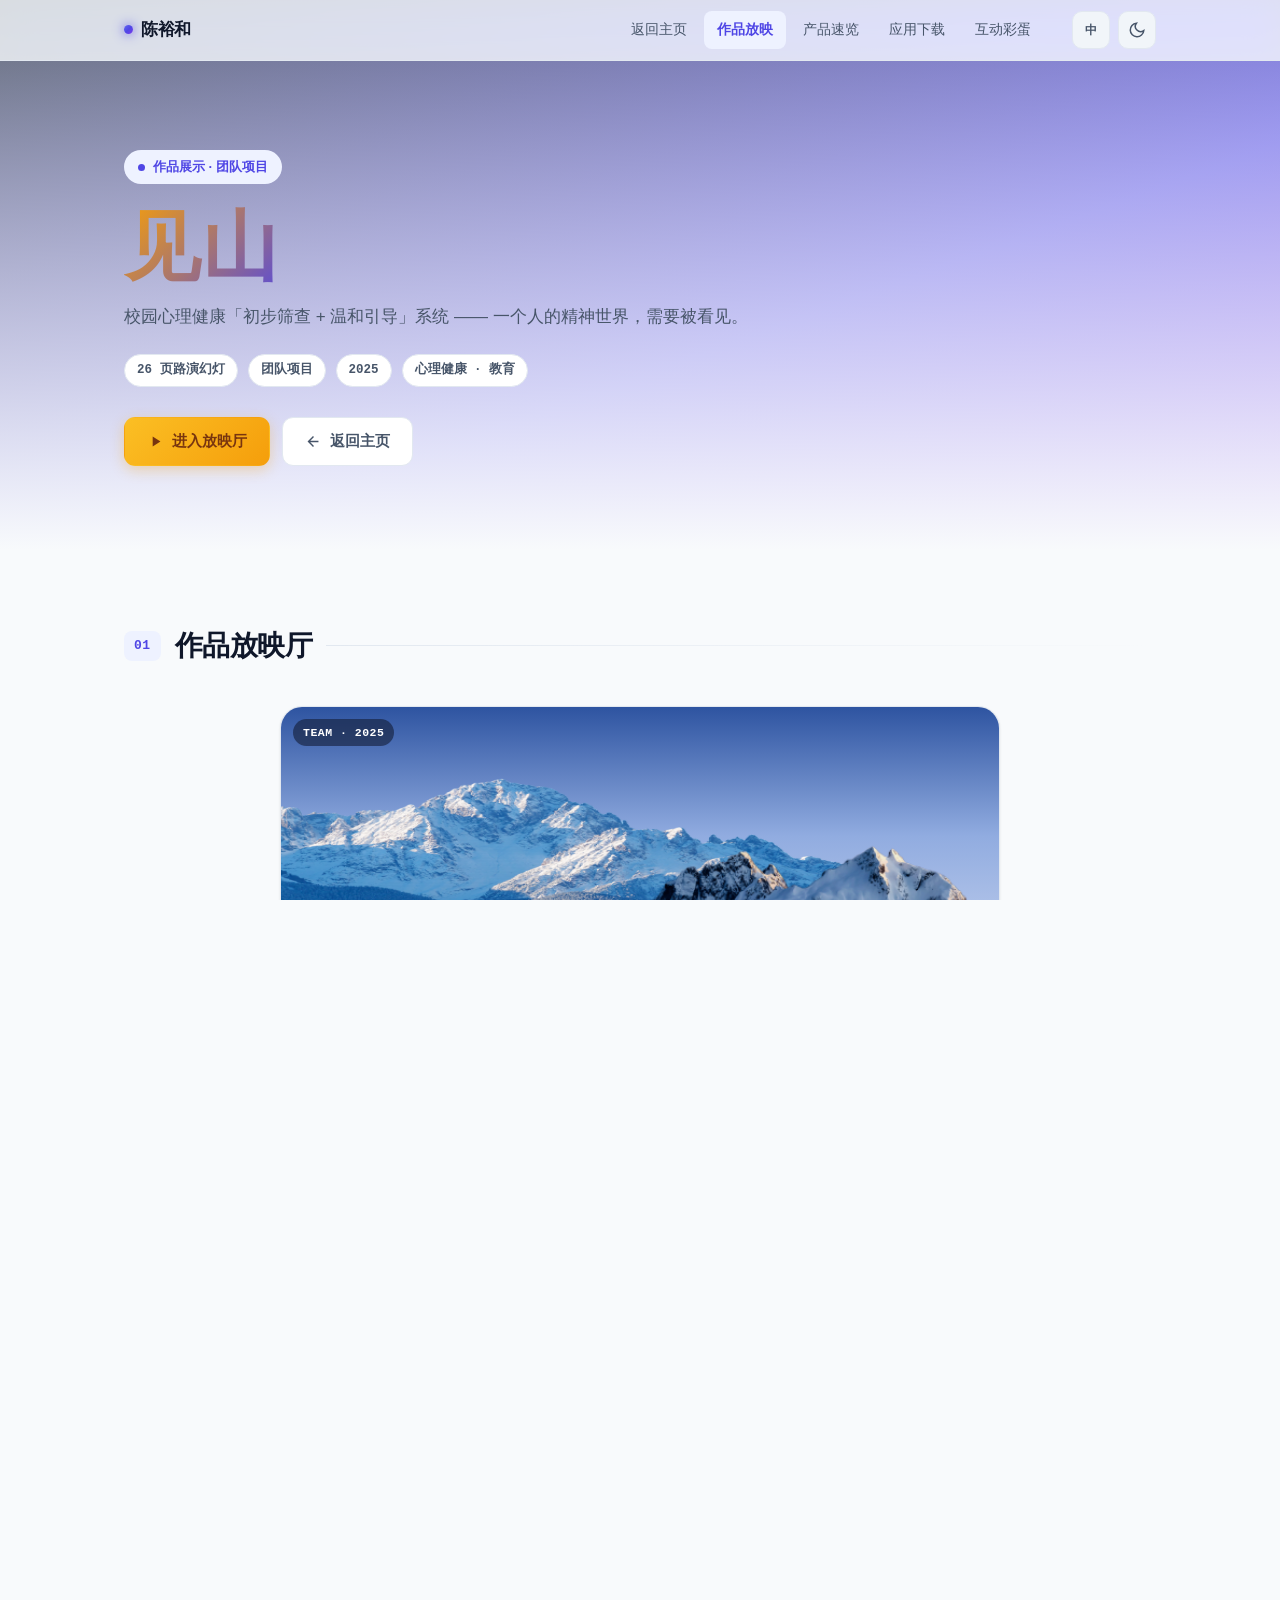
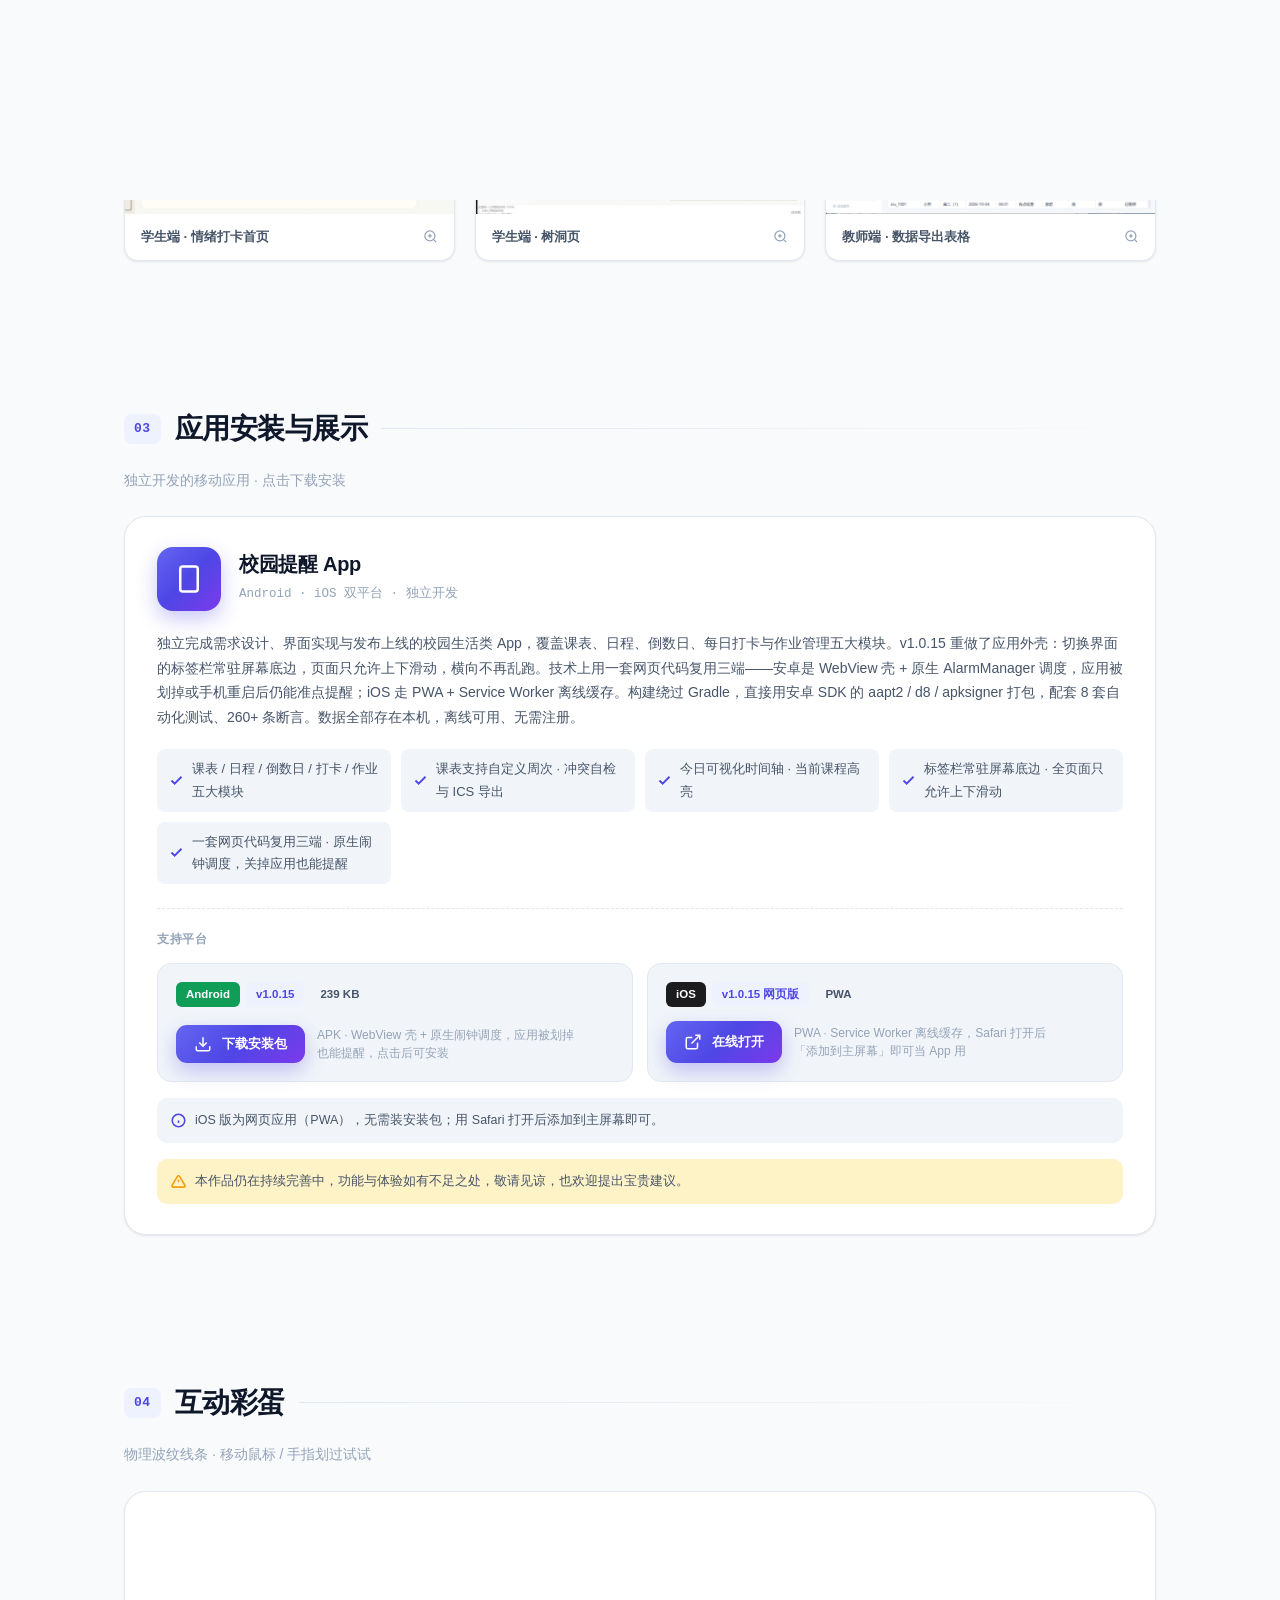
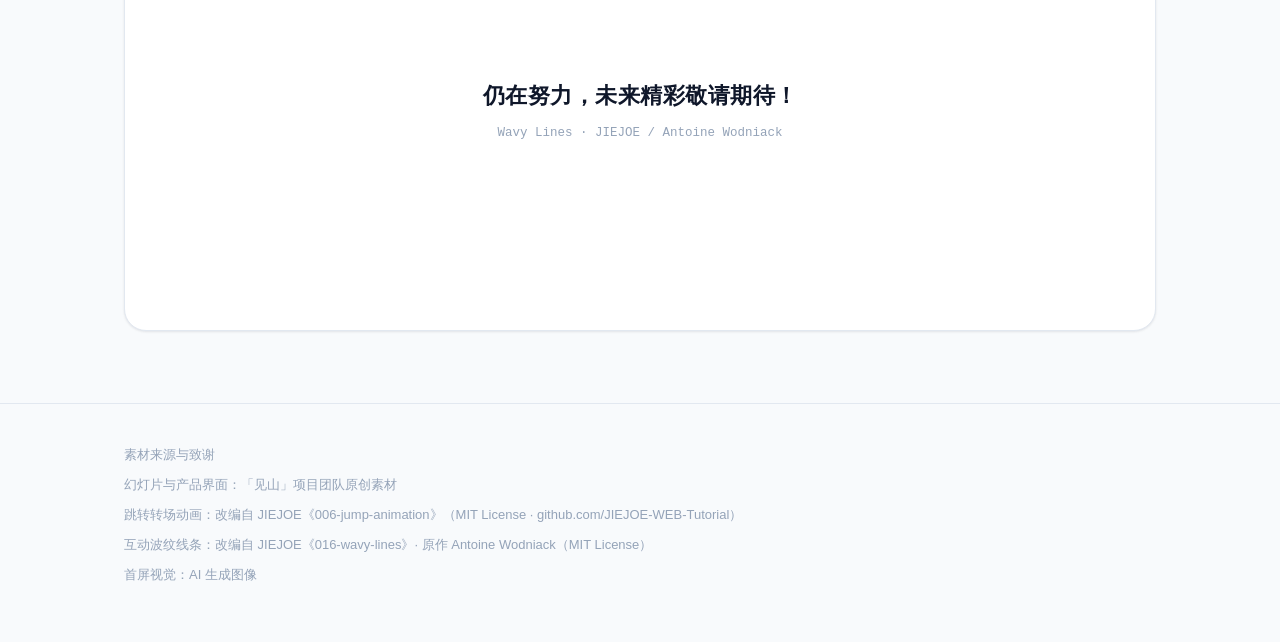
==== commit 5632e040: "Add files via upload" ====
--- a/portfolio.html
+++ b/portfolio.html
@@ -463,7 +463,7 @@
         <a-waves><svg></svg></a-waves>
         <div class="wave-hint">
           <div>
-            <p class="wave-hint-title" data-i18n="playHint">移动鼠标，线条会被推开并弹性回位</p>
+            <p class="wave-hint-title" data-i18n="playHint">仍在努力，未来精彩敬请期待！</p>
             <p class="wave-hint-sub">Wavy Lines · JIEJOE / Antoine Wodniack</p>
           </div>
         </div>
@@ -857,7 +857,7 @@
     uiIntro:"真实界面截图 · 点击放大",
     appTitle:"应用安装与展示", appIntro:"独立开发的移动应用 · 点击下载安装",
     playTitle:"互动彩蛋", playIntro:"物理波纹线条 · 移动鼠标 / 手指划过试试",
-    playHint:"移动鼠标，线条会被推开并弹性回位",
+    playHint:"仍在努力，未来精彩敬请期待！",
     appPlatforms:"支持平台", appDownload:"下载安装包",
     appIosNote:"iOS 版为网页应用（PWA），无需装安装包；用 Safari 打开后添加到主屏幕即可。",
     appDisclaimer:"本作品仍在持续完善中，功能与体验如有不足之处，敬请见谅，也欢迎提出宝贵建议。",
@@ -879,7 +879,7 @@
     uiIntro:"Real UI screenshots · click to zoom",
     appTitle:"Install & Showcase", appIntro:"Self-developed mobile app · click to download",
     playTitle:"Playground", playIntro:"Physics wavy lines · move your mouse or swipe across",
-    playHint:"Move your mouse — lines are pushed away and spring back",
+    playHint:"Still working on it — stay tuned for something great!",
     appPlatforms:"Platforms", appDownload:"Download APK",
     appIosNote:"The iOS build is a web app (PWA) — no installer needed. Open it in Safari and add it to your Home Screen.",
     appDisclaimer:"This project is still a work in progress. Any rough edges are much appreciated feedback — thank you for your understanding.",
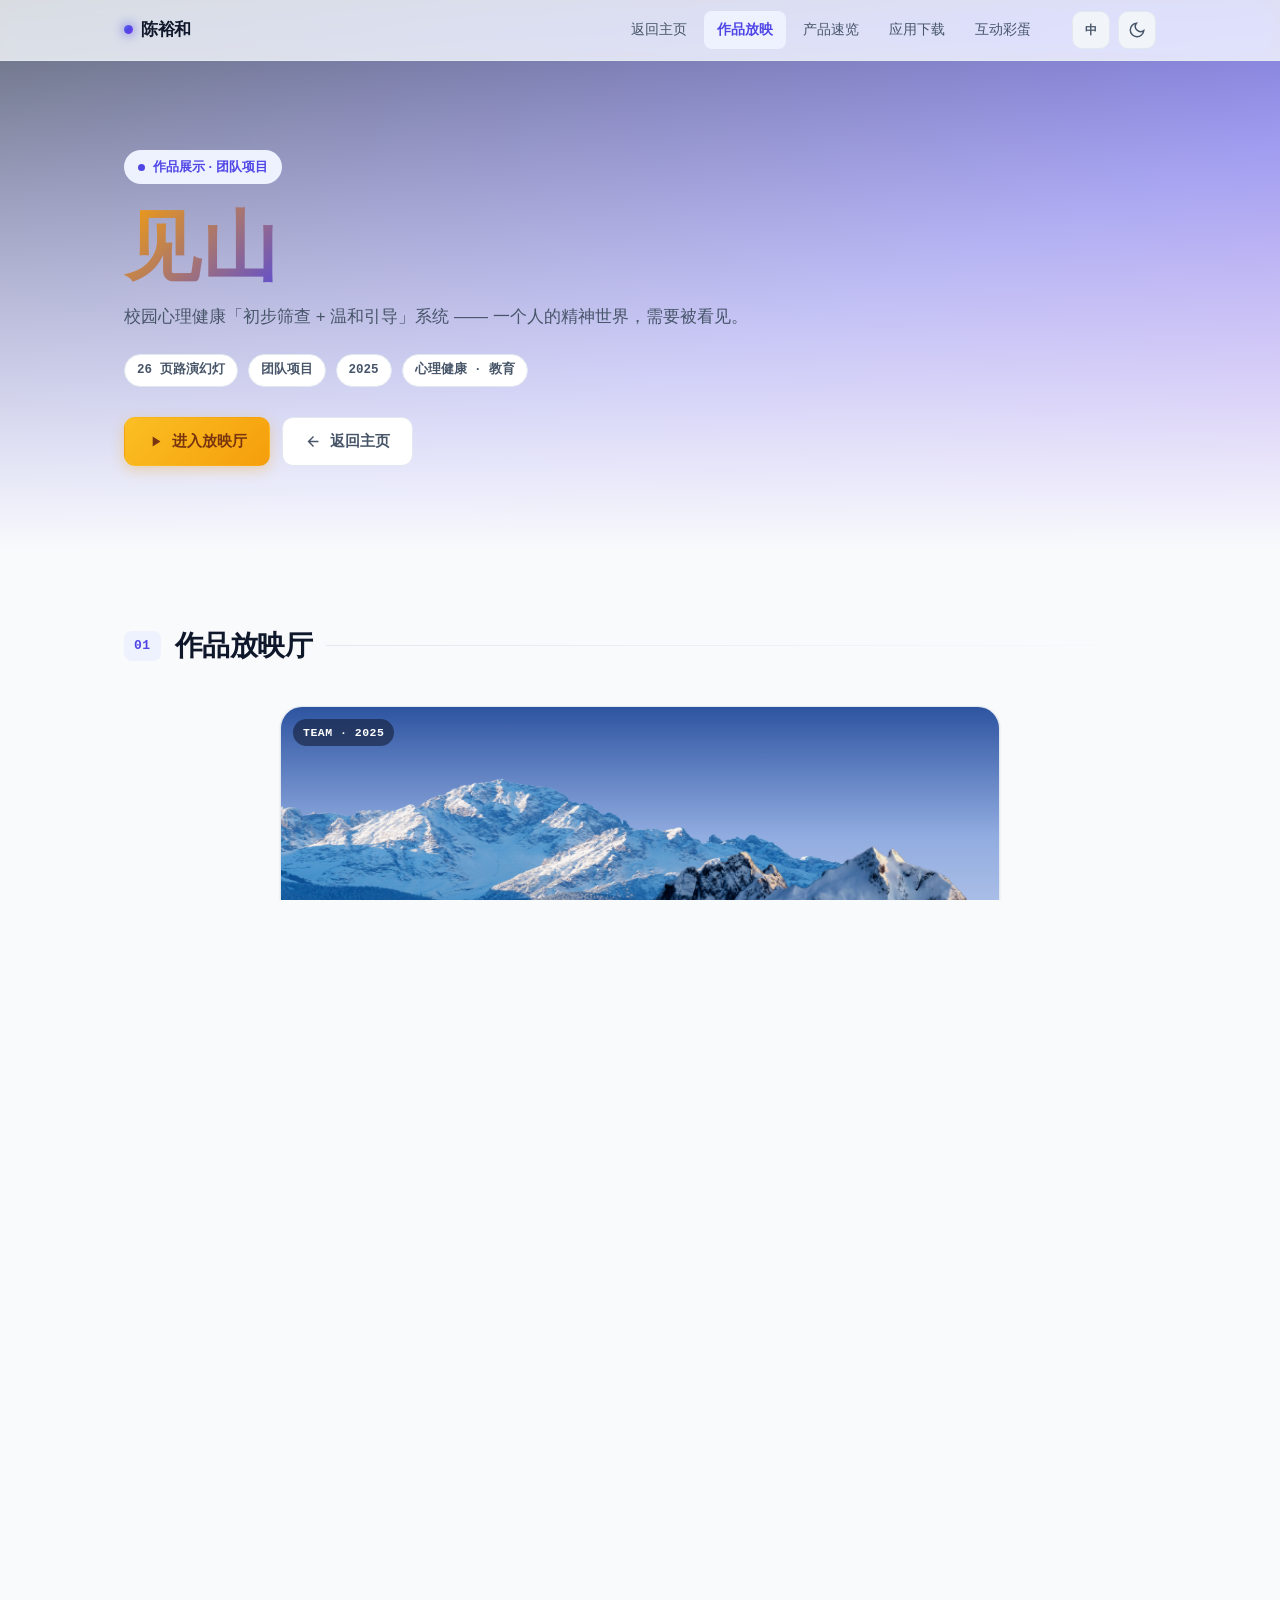
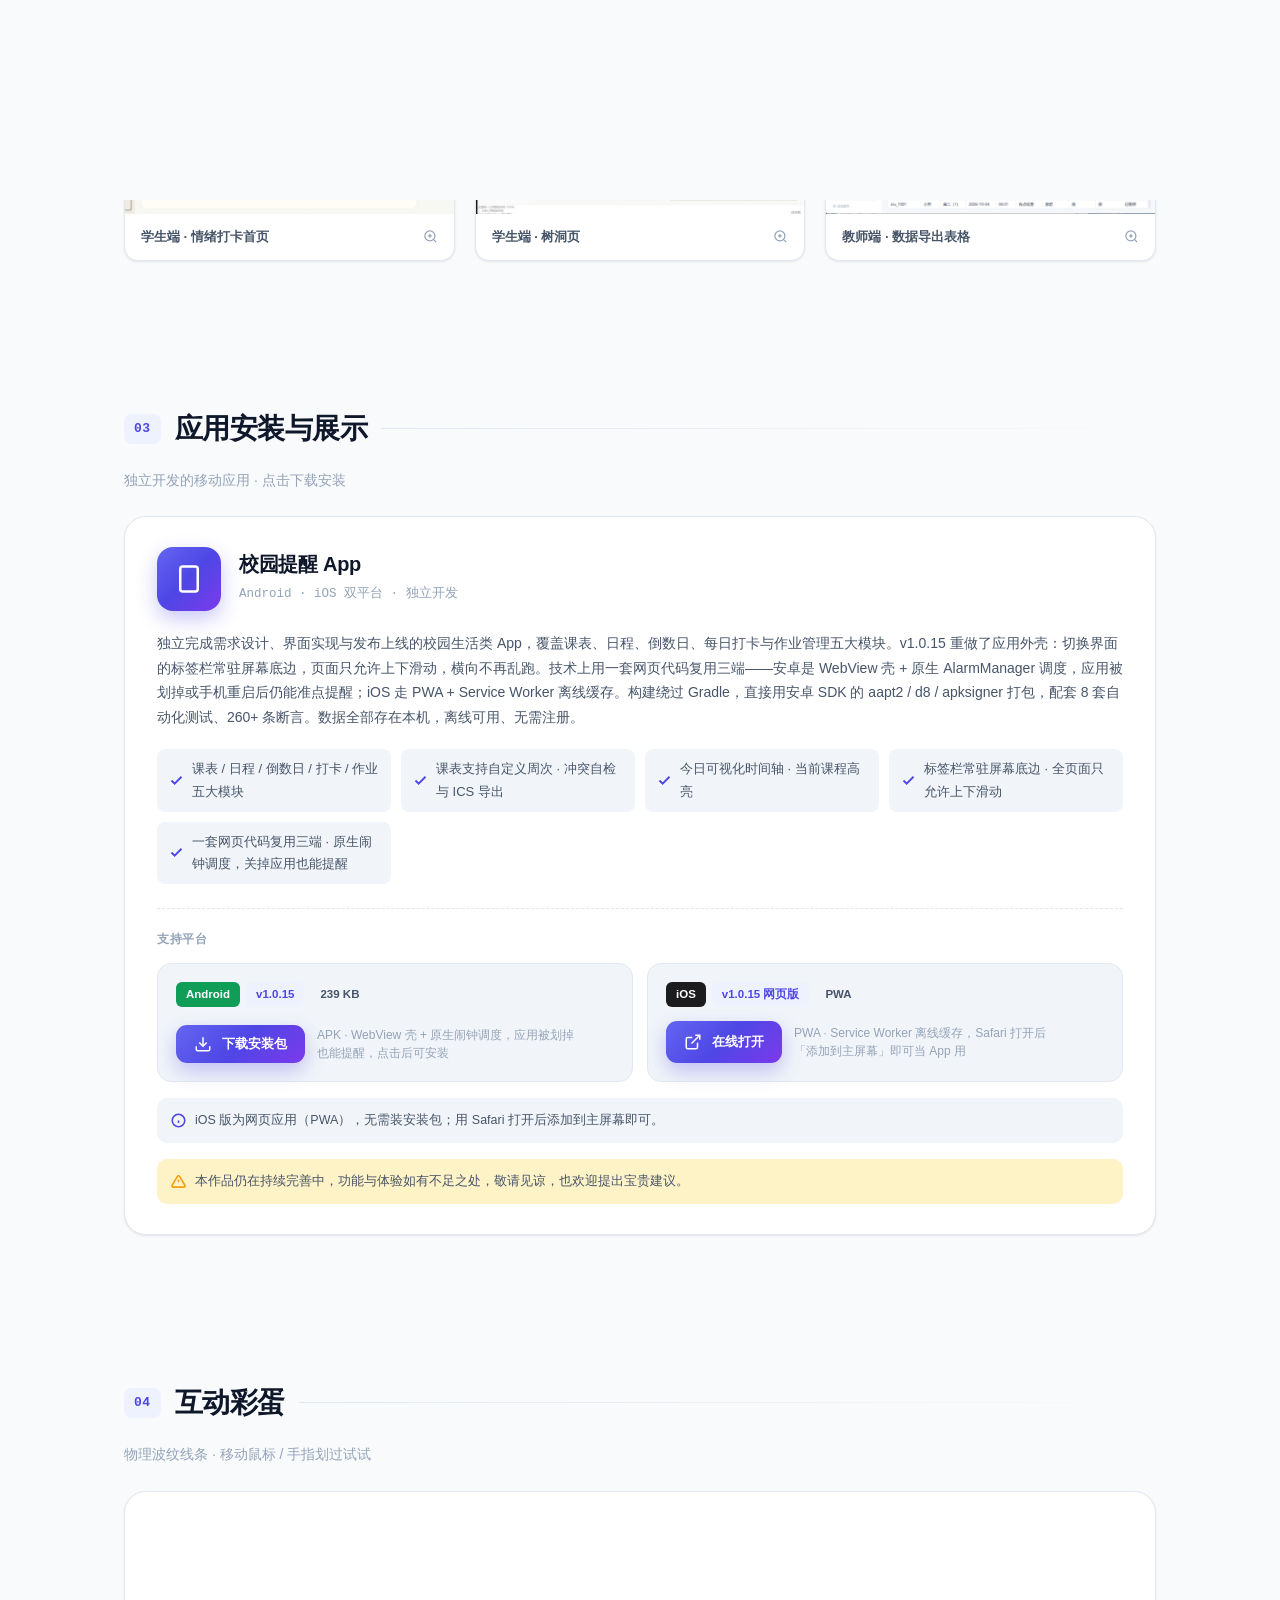
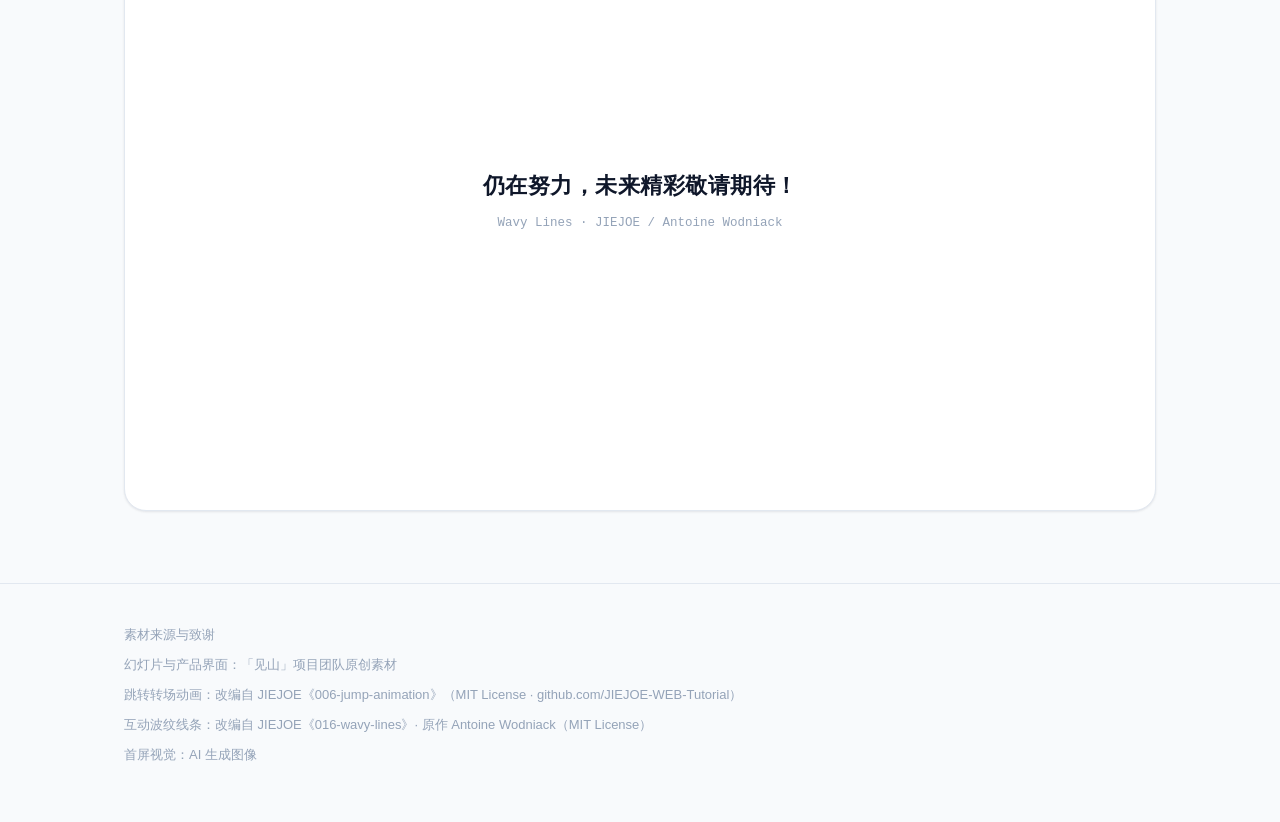
==== commit e9ad6371: "Add files via upload" ====
--- a/portfolio.html
+++ b/portfolio.html
@@ -307,7 +307,7 @@
 .pf-disclaimer svg{color:var(--accent)}
 
 /* 互动彩蛋 · wavy lines（物理波纹线条） */
-.wave-box{position:relative;height:440px;border:1px solid var(--border);border-radius:var(--radius-lg);overflow:hidden;background:var(--surface);box-shadow:var(--shadow);cursor:crosshair}
+.wave-box{position:relative;height:620px;border:1px solid var(--border);border-radius:var(--radius-lg);overflow:hidden;background:var(--surface);box-shadow:var(--shadow);cursor:crosshair}
 .wave-box a-waves{position:absolute;inset:0;display:block;overflow:hidden}
 .wave-box a-waves svg{width:100%;height:100%;display:block}
 .wave-box a-waves path{fill:none;stroke:var(--text);stroke-opacity:.22;stroke-width:1px}
@@ -340,6 +340,7 @@
   .vw-arrow:hover{transform:scale(1.08)}
   .vw-arrow.prev{left:18px}.vw-arrow.next{right:18px}
   .portfolio-card{padding:24px 20px}
+  .wave-box{height:500px}
 }
 @media(prefers-reduced-motion:reduce){
   *{animation:none!important;transition:none!important}
@@ -953,7 +954,10 @@
   const curtain = $("#ptCurtain");
   if(reducedMotion){ curtain.remove(); }
   else {
-    window.addEventListener("load", () => setTimeout(() => curtain.classList.add("out"), 300));
+    /* DOM 解析完成即收起，不等待图片/脚本全部下载 */
+    const dismissCurtain = () => setTimeout(() => curtain.classList.add("out"), 250);
+    if(document.readyState === "loading") document.addEventListener("DOMContentLoaded", dismissCurtain);
+    else dismissCurtain();
     window.addEventListener("pageshow", e => { if(e.persisted) curtain.classList.add("out"); });
   }
   document.querySelectorAll("a[data-pt]").forEach(a => {
@@ -1261,9 +1265,11 @@
         p.cursor.vx += Math.cos(mouse.a) * f * mouse.vs * 0.08;
         p.cursor.vy += Math.sin(mouse.a) * f * mouse.vs * 0.08;
       }
-      p.cursor.vx += (0 - p.cursor.x) * 0.005;
-      p.cursor.vy += (0 - p.cursor.y) * 0.005;
-      p.cursor.vx *= 0.925; p.cursor.vy *= 0.925;
+      /* 回弹节奏放慢 75%（周期约为原来 4 倍）：弹簧 0.005→0.00031，阻尼 0.925→0.98，
+         推开力度不变，波纹被划开后悠悠地回位，余韵更长、互动感更强 */
+      p.cursor.vx += (0 - p.cursor.x) * 0.00031;
+      p.cursor.vy += (0 - p.cursor.y) * 0.00031;
+      p.cursor.vx *= 0.98; p.cursor.vy *= 0.98;
       p.cursor.x += p.cursor.vx * 2; p.cursor.y += p.cursor.vy * 2;
       p.cursor.x = Math.min(100, Math.max(-100, p.cursor.x));
       p.cursor.y = Math.min(100, Math.max(-100, p.cursor.y));
